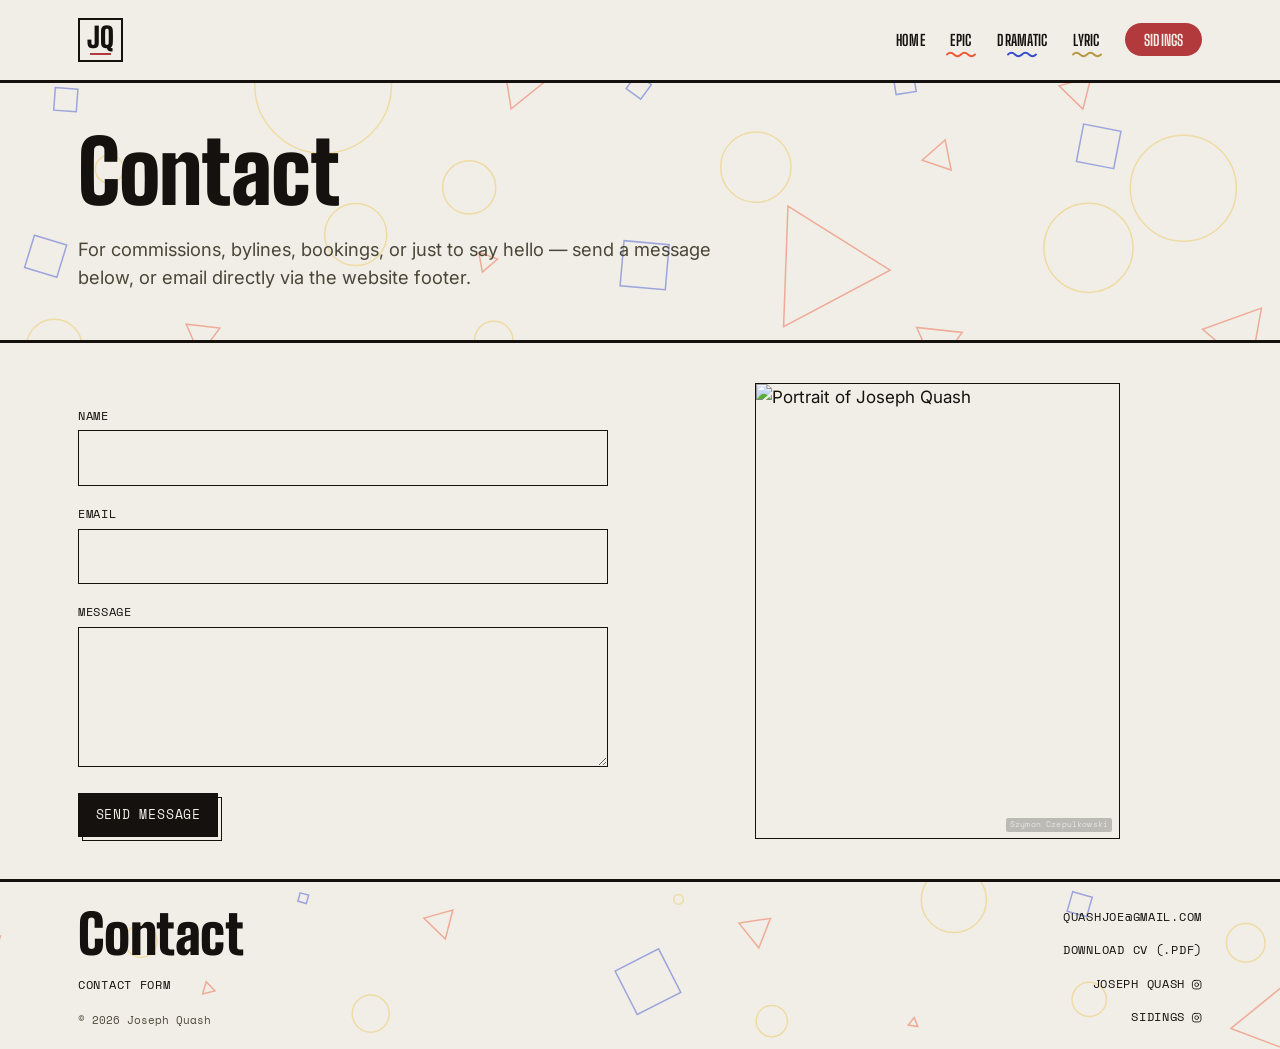
==== joseph-portfolio/contact.html @ 5c4d1c3f "Add files via upload" ====
<!doctype html>
<html lang="en">
<head>
<meta charset="UTF-8">
<meta name="viewport" content="width=device-width, initial-scale=1">
<title>Contact — Joseph Quash</title>
<meta name="description" content="Get in touch with Joseph Quash — for commissions, bylines, bookings, or just to say hello.">
<meta property="og:title" content="Contact — Joseph Quash">
<meta property="og:description" content="Get in touch with Joseph Quash — for commissions, bylines, bookings, or just to say hello.">
<meta property="og:image" content="images/misc/og-image.png">
<meta property="og:type" content="website">
<meta name="twitter:card" content="summary_large_image">
<meta name="twitter:title" content="Contact — Joseph Quash">
<meta name="twitter:description" content="Get in touch with Joseph Quash — for commissions, bylines, bookings, or just to say hello.">
<meta name="twitter:image" content="images/misc/og-image.png">
<link rel="icon" href="images/misc/favicon.svg" type="image/svg+xml">
<link rel="stylesheet" href="css/style.css">
</head>
<body>
<a class="skip-link" href="#main">Skip to content</a>

<header class="site-header">
  <div class="container site-header__bar">
    <a class="wordmark" href="index.html" aria-label="Joseph Quash — home"><span class="logo-mark" aria-hidden="true"><span class="logo-mark__text">JQ</span><span class="logo-mark__bar"></span></span></a>
    <button class="nav-toggle" aria-expanded="false" aria-controls="main-nav">Menu ☰</button>
    <nav class="main-nav" id="main-nav" aria-label="Primary">
      <ul>
        <li><a href="index.html">Home</a></li>
        <li><a href="epic.html">Epic</a></li>
        <li><a href="dramatic.html">Dramatic</a></li>
        <li><a href="lyric.html">Lyric</a></li>
        <li><a href="events.html">Sidings</a></li>
      </ul>
    </nav>
  </div>
</header>

<main id="main">
  <section class="hero contact-hero" style="padding-block: clamp(2rem, 4vw, 3rem);">
    <svg class="hero__pattern" viewBox="0 0 1200 340" preserveAspectRatio="xMidYMid slice" aria-hidden="true" focusable="false">
      <rect x="51.1" y="54.7" width="21.2" height="21.2" class="shape--dramatic" fill="none" stroke="currentColor" stroke-width="1.5" vector-effect="non-scaling-stroke" transform="rotate(184 61.7 65.3)"/>
      <polygon points="184.7,9.9 206.0,29.3 178.6,38.1" class="shape--epic" fill="none" stroke="currentColor" stroke-width="1.5" vector-effect="non-scaling-stroke"/>
      <circle cx="302.9" cy="51.4" r="64.1" class="shape--lyric" fill="none" stroke="currentColor" stroke-width="1.5" vector-effect="non-scaling-stroke"/>
      <polygon points="479.2,74.0 471.8,27.3 515.9,44.3" class="shape--epic" fill="none" stroke="currentColor" stroke-width="1.5" vector-effect="non-scaling-stroke"/>
      <rect x="590.3" y="44.5" width="16.9" height="16.9" class="shape--dramatic" fill="none" stroke="currentColor" stroke-width="1.5" vector-effect="non-scaling-stroke" transform="rotate(216 598.8 53.0)"/>
      <polygon points="749.7,43.4 752.5,-4.6 792.7,21.9" class="shape--epic" fill="none" stroke="currentColor" stroke-width="1.5" vector-effect="non-scaling-stroke"/>
      <rect x="838.5" y="40.1" width="19.1" height="19.1" class="shape--dramatic" fill="none" stroke="currentColor" stroke-width="1.5" vector-effect="non-scaling-stroke" transform="rotate(351 848.0 49.7)"/>
      <polygon points="1015.2,74.2 992.9,52.4 1022.9,44.0" class="shape--epic" fill="none" stroke="currentColor" stroke-width="1.5" vector-effect="non-scaling-stroke"/>
      <circle cx="102.6" cy="130.5" r="13.2" class="shape--lyric" fill="none" stroke="currentColor" stroke-width="1.5" vector-effect="non-scaling-stroke"/>
      <circle cx="439.9" cy="147.6" r="24.9" class="shape--lyric" fill="none" stroke="currentColor" stroke-width="1.5" vector-effect="non-scaling-stroke"/>
      <circle cx="708.6" cy="128.6" r="33.0" class="shape--lyric" fill="none" stroke="currentColor" stroke-width="1.5" vector-effect="non-scaling-stroke"/>
      <polygon points="864.5,122.1 886.1,103.1 891.7,131.3" class="shape--epic" fill="none" stroke="currentColor" stroke-width="1.5" vector-effect="non-scaling-stroke"/>
      <rect x="1012.2" y="91.3" width="35.6" height="35.6" class="shape--dramatic" fill="none" stroke="currentColor" stroke-width="1.5" vector-effect="non-scaling-stroke" transform="rotate(191 1030.0 109.1)"/>
      <circle cx="1109.4" cy="148.3" r="49.7" class="shape--lyric" fill="none" stroke="currentColor" stroke-width="1.5" vector-effect="non-scaling-stroke"/>
      <rect x="27.0" y="196.3" width="31.6" height="31.6" class="shape--dramatic" fill="none" stroke="currentColor" stroke-width="1.5" vector-effect="non-scaling-stroke" transform="rotate(197 42.8 212.1)"/>
      <circle cx="333.5" cy="191.7" r="29.1" class="shape--lyric" fill="none" stroke="currentColor" stroke-width="1.5" vector-effect="non-scaling-stroke"/>
      <polygon points="452.2,226.9 448.9,208.4 466.5,214.7" class="shape--epic" fill="none" stroke="currentColor" stroke-width="1.5" vector-effect="non-scaling-stroke"/>
      <rect x="583.2" y="199.3" width="42.5" height="42.5" class="shape--dramatic" fill="none" stroke="currentColor" stroke-width="1.5" vector-effect="non-scaling-stroke" transform="rotate(95 604.4 220.5)"/>
      <polygon points="734.6,278.1 738.7,165.1 834.5,225.2" class="shape--epic" fill="none" stroke="currentColor" stroke-width="1.5" vector-effect="non-scaling-stroke"/>
      <circle cx="1020.4" cy="204.2" r="41.8" class="shape--lyric" fill="none" stroke="currentColor" stroke-width="1.5" vector-effect="non-scaling-stroke"/>
      <circle cx="50.9" cy="297.5" r="26.2" class="shape--lyric" fill="none" stroke="currentColor" stroke-width="1.5" vector-effect="non-scaling-stroke"/>
      <polygon points="206.1,279.5 187.2,304.9 174.6,275.8" class="shape--epic" fill="none" stroke="currentColor" stroke-width="1.5" vector-effect="non-scaling-stroke"/>
      <rect x="316.5" y="307.6" width="20.0" height="20.0" class="shape--dramatic" fill="none" stroke="currentColor" stroke-width="1.5" vector-effect="non-scaling-stroke" transform="rotate(311 326.5 317.6)"/>
      <circle cx="462.9" cy="291.0" r="18.0" class="shape--lyric" fill="none" stroke="currentColor" stroke-width="1.5" vector-effect="non-scaling-stroke"/>
      <polygon points="563.8,331.7 568.2,306.5 587.8,322.9" class="shape--epic" fill="none" stroke="currentColor" stroke-width="1.5" vector-effect="non-scaling-stroke"/>
      <polygon points="902.1,283.5 876.8,318.2 859.4,278.9" class="shape--epic" fill="none" stroke="currentColor" stroke-width="1.5" vector-effect="non-scaling-stroke"/>
      <rect x="989.0" y="306.1" width="24.4" height="24.4" class="shape--dramatic" fill="none" stroke="currentColor" stroke-width="1.5" vector-effect="non-scaling-stroke" transform="rotate(199 1001.2 318.3)"/>
      <polygon points="1172.2,318.5 1127.4,280.6 1182.6,260.7" class="shape--epic" fill="none" stroke="currentColor" stroke-width="1.5" vector-effect="non-scaling-stroke"/>
    </svg>
    <div class="container">
      <h1 class="display">Contact</h1>
      <p class="lede">For commissions, bylines, bookings, or just to say hello — send a message below, or email directly via the website footer.</p>
    </div>
  </section>

  <section style="border-top: none; padding-block: 2.5rem;">
    <div class="container about-grid">
      <div>
        <!--
          Netlify Forms: this works automatically once deployed to
          Netlify — no backend needed. Submissions appear under
          Site settings → Forms in your Netlify dashboard.
          See README.md for details.
        -->
        <form class="contact-form" name="contact" method="POST" data-netlify="true" netlify-honeypot="bot-field">
          <input type="hidden" name="form-name" value="contact">
          <p class="visually-hidden"><label>Don't fill this out: <input name="bot-field"></label></p>
          <div class="field">
            <label for="name">Name</label>
            <input id="name" name="name" type="text" required>
          </div>
          <div class="field">
            <label for="email">Email</label>
            <input id="email" name="email" type="email" required>
          </div>
          <div class="field">
            <label for="message">Message</label>
            <textarea id="message" name="message" required></textarea>
          </div>
          <button class="btn btn--solid" type="submit">Send message</button>
        </form>
      </div>
      <div>
        <div class="contact-photo-wrap">
          <img class="contact-photo-placeholder" src="images/misc/contact-photo.jpg" alt="Portrait of Joseph Quash">
          <span class="reading__media-credit">Szymon Czepulkowski</span>
        </div>
      </div>
    </div>
  </section>
</main>

<footer class="site-footer site-footer--contact">
  <svg class="footer__pattern" viewBox="0 0 1200 145" preserveAspectRatio="xMidYMid slice" aria-hidden="true" focusable="false">
      <polygon points="38.3,66.8 24.2,51.4 44.5,46.9" class="shape--epic" fill="none" stroke="currentColor" stroke-width="1.5" vector-effect="non-scaling-stroke"/>
      <circle cx="166.5" cy="51.3" r="14.0" class="shape--lyric" fill="none" stroke="currentColor" stroke-width="1.5" vector-effect="non-scaling-stroke"/>
      <rect x="303.7" y="10.3" width="7.6" height="7.6" class="shape--dramatic" fill="none" stroke="currentColor" stroke-width="1.5" vector-effect="non-scaling-stroke" transform="rotate(15 307.5 14.1)"/>
      <polygon points="412.2,31.4 437.4,24.3 430.9,49.6" class="shape--epic" fill="none" stroke="currentColor" stroke-width="1.5" vector-effect="non-scaling-stroke"/>
      <circle cx="633.5" cy="15.1" r="4.2" class="shape--lyric" fill="none" stroke="currentColor" stroke-width="1.5" vector-effect="non-scaling-stroke"/>
      <polygon points="703.2,57.3 686.0,35.7 713.3,31.6" class="shape--epic" fill="none" stroke="currentColor" stroke-width="1.5" vector-effect="non-scaling-stroke"/>
      <circle cx="872.6" cy="15.6" r="28.3" class="shape--lyric" fill="none" stroke="currentColor" stroke-width="1.5" vector-effect="non-scaling-stroke"/>
      <rect x="973.2" y="10.6" width="17.6" height="17.6" class="shape--dramatic" fill="none" stroke="currentColor" stroke-width="1.5" vector-effect="non-scaling-stroke" transform="rotate(106 982.0 19.3)"/>
      <circle cx="1126.1" cy="52.9" r="16.8" class="shape--lyric" fill="none" stroke="currentColor" stroke-width="1.5" vector-effect="non-scaling-stroke"/>
      <polygon points="220.1,97.2 223.2,86.6 230.8,94.6" class="shape--epic" fill="none" stroke="currentColor" stroke-width="1.5" vector-effect="non-scaling-stroke"/>
      <circle cx="366.1" cy="114.3" r="16.1" class="shape--lyric" fill="none" stroke="currentColor" stroke-width="1.5" vector-effect="non-scaling-stroke"/>
      <rect x="585.7" y="65.4" width="42.4" height="42.4" class="shape--dramatic" fill="none" stroke="currentColor" stroke-width="1.5" vector-effect="non-scaling-stroke" transform="rotate(63 606.9 86.6)"/>
      <circle cx="714.5" cy="120.8" r="13.6" class="shape--lyric" fill="none" stroke="currentColor" stroke-width="1.5" vector-effect="non-scaling-stroke"/>
      <polygon points="841.3,125.6 833.0,124.3 838.2,117.7" class="shape--epic" fill="none" stroke="currentColor" stroke-width="1.5" vector-effect="non-scaling-stroke"/>
      <circle cx="990.2" cy="102.0" r="14.9" class="shape--lyric" fill="none" stroke="currentColor" stroke-width="1.5" vector-effect="non-scaling-stroke"/>
      <polygon points="1113.3,127.2 1157.4,91.2 1166.5,147.4" class="shape--epic" fill="none" stroke="currentColor" stroke-width="1.5" vector-effect="non-scaling-stroke"/>
  </svg>
  <div class="container">
    <div class="site-footer__top">
      <div class="site-footer__brand">
        <h2 class="display site-footer__title">Contact</h2>
        <a href="contact.html" aria-current="page">Contact form</a>
        <small>© <span id="year"></span> Joseph Quash</small>
      </div>
      <ul class="site-footer__extra" aria-label="Contact and social">
        <li><a href="mailto:quashjoe@gmail.com">quashjoe@gmail.com</a></li>
        <li><a href="files/joseph-quash-cv.pdf" target="_blank" rel="noopener noreferrer">Download CV (.pdf)</a></li>
        <li><a href="https://www.instagram.com/josephquash/" target="_blank" rel="noopener noreferrer">Joseph Quash<svg class="site-footer__ig" viewBox="0 0 24 24" aria-hidden="true" fill="none" stroke="currentColor" stroke-width="1.8" stroke-linecap="round" stroke-linejoin="round"><rect x="3" y="3" width="18" height="18" rx="5"/><circle cx="12" cy="12" r="4"/><circle cx="17.3" cy="6.7" r="0.6" fill="currentColor" stroke="none"/></svg></a></li>
        <li><a href="https://www.instagram.com/peoplecarrieruk/" target="_blank" rel="noopener noreferrer">Sidings<svg class="site-footer__ig" viewBox="0 0 24 24" aria-hidden="true" fill="none" stroke="currentColor" stroke-width="1.8" stroke-linecap="round" stroke-linejoin="round"><rect x="3" y="3" width="18" height="18" rx="5"/><circle cx="12" cy="12" r="4"/><circle cx="17.3" cy="6.7" r="0.6" fill="currentColor" stroke="none"/></svg></a></li>
      </ul>
    </div>
  </div>
</footer>

<script src="js/main.js"></script>
<script>document.getElementById("year").textContent = new Date().getFullYear();</script>
</body>
</html>
---- joseph-portfolio/css/style.css ----
/* =========================================================
   JOSEPH QUASH — PORTFOLIO
   Design system: bold, warm, editorial — not dark-mode moody.
   Cream paper background, near-black ink, three saturated
   accents used as category/section flags. Big italic serif
   display type against clean sans body copy, mono for labels.
   ========================================================= */

/* ---------- Fonts ----------
   Big Shoulders Display: bold condensed headline face (nav,
   h1/h2, pill buttons, event meta) — the punchy "masthead"
   voice. Fraunces: kept only for quiet, upright long-form
   reading moments (piece deks). Inter: body copy. Space Mono:
   small meta/labels. */
@import url('https://fonts.googleapis.com/css2?family=Big+Shoulders+Display:wght@700;900&family=Fraunces:ital,opsz,wght@0,9..144,300;0,9..144,400;0,9..144,500;0,9..144,600;0,9..144,700&family=Inter:wght@400;500;600;700&family=Space+Mono:wght@400;700&display=swap');

/* ---------- Tokens ---------- */
:root{
  --paper: #F1EEE8;
  --paper-alt: #E8E1D3;
  --ink: #14110E;
  --ink-soft: #4A4739;

  --accent: #EC5933;      /* Epic flag */
  --accent-ink: #14110F;
  --accent2: #344BCC;     /* Dramatic flag */
  --accent2-ink: #F1EEE8;
  --accent3: #EBC451;     /* Lyric flag */
  --accent3-ink: #14110F;

  --sidings: #B23A3D;     /* Sidings' own brand colour — constant
                              across light and dark, a fourth
                              identity alongside the three writing
                              categories rather than tied to one */
  --sidings-ink: #F1EEE8;

  --line: var(--ink);
  --line-thin: 1px;
  --line-thick: 3px;

  --radius: 2px;
  --shadow-pop: 6px 6px 0 var(--ink);
  --shadow-pop-sm: 4px 4px 0 var(--ink);

  --font-headline: 'Big Shoulders Display', 'Arial Narrow', 'Helvetica Neue Condensed', Arial, sans-serif;
  --font-display: 'Fraunces', Georgia, 'Times New Roman', serif;
  --font-body: 'Inter', -apple-system, BlinkMacSystemFont, 'Segoe UI', sans-serif;
  --font-mono: 'Space Mono', 'SFMono-Regular', Consolas, monospace;

  /* Body-copy scale: mirrors the display scale, where the homepage
     hero's "Joseph Quash" sits above every other h1/h2 subtitle.
     --body-lg is reserved for that one hero paragraph; --body is
     the size for every other chunk's running text, deliberately a
     step down rather than matching it. */
  --body-lg: clamp(1.05rem, 2vw, 1.3rem);
  --body: clamp(1rem, 1.6vw, 1.15rem);

  --container: 1220px;
  --gutter: clamp(1.25rem, 4vw, 3rem);
}

/* ---------- Dark theme (Sidings half) ----------
   Same component system as the rest of the site — type,
   spacing, borders, shadow language — with paper/ink (and
   one accent) inverted. Scoped to <body data-theme="dark">,
   used only on events.html, so crossing into Sidings reads
   as a different room of the same house, not a different
   site: every component below is still built from these
   tokens, so the flip cascades automatically. --sidings is
   deliberately NOT overridden here — it's the one colour that
   stays identical on both sides, the throughline between them. */
body[data-theme="dark"]{
  --paper: #14110E;
  --paper-alt: #2A2622;
  --ink: #F1EEE8;
  --ink-soft: #B6AD96;
  --accent2: #5C7CFF;   /* brighter/more electric on black */
}

/* ---------- Reset ---------- */
*, *::before, *::after{ box-sizing: border-box; }
html{ scroll-behavior: smooth; }
body{
  margin: 0;
  background: var(--paper);
  color: var(--ink);
  font-family: var(--font-body);
  font-size: 17px;
  line-height: 1.55;
  -webkit-font-smoothing: antialiased;
}
img{ max-width: 100%; display: block; }
a{ color: inherit; }
h1,h2,h3,h4,p,ul,ol,figure{ margin: 0; }
ul{ padding: 0; list-style: none; }
button{ font: inherit; cursor: pointer; }
input, textarea{ font: inherit; }

.container{
  max-width: var(--container);
  margin-inline: auto;
  padding-inline: var(--gutter);
}

.visually-hidden{
  position: absolute; width: 1px; height: 1px;
  overflow: hidden; clip: rect(0 0 0 0); white-space: nowrap;
}

/* ---------- Type helpers ---------- */
.eyebrow{
  font-family: var(--font-mono);
  font-size: 0.72rem;
  letter-spacing: 0.14em;
  text-transform: uppercase;
  font-weight: 700;
}
.display{
  font-family: var(--font-headline);
  font-weight: 900;
  line-height: 0.94;
  letter-spacing: -0.01em;
  text-transform: none;
}
.display-italic{ font-family: var(--font-display); font-style: italic; font-weight: 500; }

/* ---------- Skip link ---------- */
.skip-link{
  position: absolute; left: -999px; top: 0; z-index: 200;
  background: var(--accent); color: var(--accent-ink);
  padding: 0.75em 1.2em; font-family: var(--font-mono);
}
.skip-link:focus{ left: var(--gutter); top: var(--gutter); }

/* =========================================================
   SITE HEADER
   ========================================================= */
.site-header{
  border-bottom: var(--line-thick) solid var(--line);
  background: var(--paper);
  position: sticky;
  top: 0;
  z-index: 50;
}
/* Sidings only: same thickness and solid style as every other
   page's header rule, just in the oxblood that carries the rest
   of the page — a full, uninterrupted line the whole width of the
   header, not the dashed hero-to-list rule further down the page. */
.site-header--sidings{ border-bottom-color: var(--sidings); }
.site-header__bar{
  display: flex;
  align-items: center;
  justify-content: space-between;
  padding-block: 1.1rem;
  gap: 1.5rem;
}
.wordmark{
  display: inline-flex;
  align-items: center;
  text-decoration: none;
  white-space: nowrap;
}
/* Logo mark: real live text (not an image), set exactly per the
   Oxblood reference — Big Shoulders Display 900, -0.02em tracking —
   over its own bar. Rendered as HTML/CSS rather than baked into an
   <img>-loaded SVG, because a browser will not fetch an external
   web font for an SVG used as an image/favicon; as a live element
   in the page it loads the real typeface normally, from the same
   Big Shoulders Display import the rest of the site already uses.
   Colours are fixed to the Oxblood values rather than the paper/ink
   tokens, since the mark itself doesn't invert the same way the
   rest of the page does — dark override below swaps which side is
   which, per the light/dark reference files. */
.logo-mark{
  width: clamp(2.2rem, 5vw, 2.8rem);
  height: clamp(2.2rem, 5vw, 2.8rem);
  /* font-size mirrors width/height so the child sizes below (set in
     em, matched to the 240x240 Oxblood reference ratios) scale with
     the box exactly, whatever breakpoint clamp() lands on. */
  font-size: clamp(2.2rem, 5vw, 2.8rem);
  flex-shrink: 0;
  box-sizing: border-box;
  display: flex;
  flex-direction: column;
  align-items: center;
  justify-content: center;
  gap: 0.058em;
  background: #F1EEE8;
  border: 2px solid var(--ink);
  overflow: hidden;
}
body[data-theme="dark"] .logo-mark{
  background: #14110E;
  border-color: var(--sidings);
}
.logo-mark__text{
  font-family: 'Big Shoulders Display', 'Arial Narrow', Arial, sans-serif;
  font-weight: 900;
  font-size: 0.625em;
  line-height: 0.9;
  letter-spacing: -0.02em;
  color: #14110E;
}
body[data-theme="dark"] .logo-mark__text{ color: var(--sidings); }
.logo-mark__bar{
  width: 0.458em;
  height: 0.05em;
  background: var(--sidings);
}
body[data-theme="dark"] .logo-mark__bar{ background: #F1EEE8; }
.wordmark__label{
  margin-left: 0.7em;
  font-family: var(--font-display);
  font-style: italic;
  font-weight: 500;
  font-size: clamp(1.1rem, 2.4vw, 1.4rem);
  white-space: nowrap;
}
.wordmark__label--sidings{
  font-family: var(--font-mono);
  font-style: normal;
  font-weight: 700;
  font-size: 0.85rem;
  letter-spacing: 0.14em;
  text-transform: uppercase;
  color: var(--sidings);
}

.main-nav ul{
  display: flex;
  align-items: center;
  gap: clamp(0.9rem, 2vw, 1.9rem);
  flex-wrap: wrap;
}
.main-nav a{
  font-family: var(--font-headline);
  font-weight: 700;
  font-size: 0.95rem;
  letter-spacing: 0.02em;
  text-transform: uppercase;
  text-decoration: none;
  padding-bottom: 3px;
  border-bottom: 2px solid transparent;
}
.main-nav a:hover,
.main-nav a[aria-current="page"]{
  border-bottom-color: var(--ink);
}
/* Category links: a permanent colour-coded squiggle under each one
   instead of the plain hover rule, so each keeps its own identity
   right in the nav — matched by href since every page shares the
   same relative links. Drawn as a fixed-size masked shape (not
   text-decoration: wavy) so DRAMATIC / EPIC / LYRIC all get an
   identical, uniform scribble regardless of word length. */
.main-nav a[href="dramatic.html"],
.main-nav a[href="epic.html"],
.main-nav a[href="lyric.html"]{
  position: relative;
  border-bottom: none;
  padding-bottom: 9px;
}
.main-nav a[href="dramatic.html"]::after,
.main-nav a[href="epic.html"]::after,
.main-nav a[href="lyric.html"]::after{
  content: "";
  position: absolute;
  left: 50%;
  bottom: 0;
  transform: translateX(-50%);
  width: 30px;
  height: 7px;
  -webkit-mask-image: url("data:image/svg+xml,%3Csvg xmlns='http://www.w3.org/2000/svg' viewBox='0 0 40 10'%3E%3Cpath d='M0 5 Q5 0 10 5 T20 5 T30 5 T40 5' fill='none' stroke='%23000' stroke-width='2.6' stroke-linecap='round'/%3E%3C/svg%3E");
  mask-image: url("data:image/svg+xml,%3Csvg xmlns='http://www.w3.org/2000/svg' viewBox='0 0 40 10'%3E%3Cpath d='M0 5 Q5 0 10 5 T20 5 T30 5 T40 5' fill='none' stroke='%23000' stroke-width='2.6' stroke-linecap='round'/%3E%3C/svg%3E");
  -webkit-mask-size: 100% 100%;
  mask-size: 100% 100%;
  -webkit-mask-repeat: no-repeat;
  mask-repeat: no-repeat;
}
.main-nav a[href="dramatic.html"]::after{ background-color: var(--accent2); }
.main-nav a[href="epic.html"]::after{ background-color: var(--accent); }
.main-nav a[href="lyric.html"]::after{ background-color: color-mix(in srgb, var(--accent3) 75%, var(--ink) 25%); }
.main-nav a[aria-current="page"]{ font-weight: 700; }
/* Sidings: a solid pill rather than a text link — the nav itself
   hints at the site's two halves. Colour is --sidings, which does
   not flip with the light/dark theme, so the pill reads identically
   whichever half you're on. */
.main-nav a[href="events.html"]{
  background: var(--sidings);
  color: var(--sidings-ink);
  border-radius: 999px;
  padding: 0.5em 1.2em;
  border-bottom: none;
}
.main-nav a[href="events.html"]:hover{
  background: color-mix(in srgb, var(--sidings) 82%, black 18%);
}
.nav-toggle{
  display: none;
  background: none; border: var(--line-thin) solid var(--ink);
  padding: 0.5em 0.7em; font-family: var(--font-mono);
}

/* =========================================================
   HERO / INTRO BAND
   ========================================================= */
.hero{
  padding-block: clamp(2.5rem, 6vw, 5rem);
  border-bottom: var(--line-thick) solid var(--line);
}
/* Sidings' hero hands off to the event list with its own dashed
   red rule instead of the site's usual solid ink one. */
.hero--sidings-divider{
  border-bottom-style: dashed;
  border-bottom-color: var(--sidings);
  border-bottom-width: 2px;
}
.hero__kicker{
  margin-bottom: 1rem;
  display: inline-flex;
  align-items: center;
  gap: 0.5em;
}
.hero__kicker::before{
  content: "";
  width: 0.6em; height: 0.6em;
  background: var(--sidings); /* oxblood, site-wide */
  border-radius: 50%;
  display: inline-block;
}
body[data-theme="dark"] .hero__kicker{ color: var(--sidings); }
body[data-theme="dark"] .hero__kicker::before{ background: var(--sidings); }
.hero h1{
  font-size: clamp(2.7rem, 6.8vw, 5.4rem);
  max-width: 16ch;
}
/* A dictionary-style gloss on the page's own name — sits right under
   the Sidings h1, in the same smaller italic serif as the "well –
   assembled" subtitle on Lyric, so a title-plus-definition treatment
   reads as an established move rather than a one-off for this page. */
.hero__definition{
  display: flex;
  align-items: baseline;
  gap: 0.7em;
  margin-top: 1.3rem;
  margin-bottom: 1.6rem;
  max-width: 46ch;
}
.hero__definition-pos{
  flex-shrink: 0;
  font-family: var(--font-mono);
  font-style: normal;
  font-size: 0.68rem;
  letter-spacing: 0.07em;
  text-transform: uppercase;
  color: var(--sidings);
}
/* The definition text is its own flex item (rather than the whole
   .hero__definition line being one run of text) so a wrapped second
   line hangs indented under "A short...", in line with where the
   text itself starts — not back under the "noun" label to its left,
   the way a plain inline wrap would otherwise fall. */
.hero__definition-text{
  font-family: var(--font-display);
  font-style: italic;
  font-weight: 400;
  font-size: 1.05rem;
  color: var(--ink-soft);
}
/* The manual break after "...main line" (events.html) gives the
   definition a clean, deliberate two-line shape on wider screens.
   Below 720px the narrower column already wraps the sentence on its
   own well before that word, so the manual break just adds an extra,
   oddly-short line on top of the natural wrap — dropped here only. */
@media (max-width: 720px){
  .hero__definition-break{ display: none; }
}
.hero p.lede{
  margin-top: 1.4rem;
  max-width: 56ch;
  /* Default size for a hero lede is the same step-down "everywhere
     else" size as the rest of the site's body copy — the homepage's
     own intro paragraphs are the one exception, sized back up to
     --body-lg just below, since that's "the first chunk" the rest
     of the site's text is meant to read as slightly smaller than. */
  font-size: var(--body);
  color: var(--ink-soft);
}
/* The homepage's own intro — "the first chunk" — is the one place
   this reads at the larger size; every other hero (Dramatic, Epic,
   Lyric, Sidings) now falls back to the shared --body size above. */
.hero--intro p.lede{ font-size: var(--body-lg); }
/* Sidings' new intro copy runs the full width of the page for now,
   rather than wrapping at the usual 56ch — a placeholder stance
   until there's a finished logo/mark to help fill and balance the
   space, at which point this is worth revisiting. */
.hero--sidings-divider p.lede{ max-width: none; }
.hero__actions{
  margin-top: 2rem;
  display: flex;
  gap: 1rem;
  flex-wrap: wrap;
}

/* ---------- Homepage hero: text + illustration ---------- */
.hero__grid{
  display: grid;
  grid-template-columns: 1.3fr 0.9fr;
  gap: clamp(2rem, 5vw, 4rem);
  align-items: center;
}
@media (max-width: 860px){
  .hero__grid{ grid-template-columns: 1fr; }
}
/* width:100% here is load-bearing, not decorative: the inline SVG
   has no explicit width/height attributes (only a viewBox), so
   without it the auto side-margins below trigger shrink-to-fit
   sizing and the box quietly falls back to the browser's default
   replaced-element size (300×150-ratio) — max-width alone never
   actually governs it. width:100% fills the grid column (up to
   max-width), and the auto margins then just center whatever's left
   over once max-width caps it below the column's own width.
   335px is a deliberate ceiling, not a rounder/bigger number: past
   it the visual (860:1000 aspect) grows taller than the text
   column's own height, so the row — and the whole intro chunk —
   starts growing to match the artwork instead of the copy, same as
   it briefly did before this was dialled back in. */
.hero__visual{ width: 100%; max-width: 335px; margin-inline: auto; }
.hero__visual img,
.hero__visual svg{ width: 100%; height: auto; display: block; }
@media (max-width: 860px){
  .hero__visual{ max-width: 335px; }
}
/* Easter egg: each shape links to its writing category. No visible
   change at rest — just a pointer cursor and a focus ring for
   keyboard users — since the artwork itself should look untouched. */
.hero-visual-svg a{ cursor: pointer; }
.hero-visual-svg a:focus-visible{ outline: 2px dashed var(--ink); outline-offset: 3px; }

/* ---------- Buttons ---------- */
.btn{
  display: inline-flex;
  align-items: center;
  gap: 0.5em;
  font-family: var(--font-mono);
  font-size: 0.8rem;
  letter-spacing: 0.06em;
  text-transform: uppercase;
  text-decoration: none;
  padding: 0.85em 1.3em;
  border: var(--line-thin) solid var(--ink);
  background: var(--paper);
  box-shadow: var(--shadow-pop-sm);
  transform: translate(0,0);
  transition: transform 0.12s ease, box-shadow 0.12s ease;
}
.btn:hover{
  transform: translate(-2px,-2px);
  box-shadow: 6px 6px 0 var(--ink);
}
.btn:active{
  transform: translate(0,0);
  box-shadow: 2px 2px 0 var(--ink);
}
/* Solid ink fill needs its own light-coloured pop shadow — an ink
   shadow on an ink button disappears into the fill, unlike the ghost
   button below where the black shadow reads clearly against the
   transparent/paper interior. Kept paper-cream but with a thin ink
   keyline, since paper-on-paper alone vanishes against the page.
   The ink layer is drawn at the SAME offset/size as every other
   button's plain shadow (0 spread), so the overall silhouette is an
   identical height/size to "See Sidings" — it's only reversed in
   colour. The paper layer sits on top, pulled in by --line-thin (the
   same 1px used for every button's own border, incl. "See Sidings"'
   left/top edge) so the visible keyline reads as the same weight as
   that border rather than a heavier, mismatched outline. */
.btn--solid{ background: var(--ink); color: var(--paper); border-color: var(--ink); box-shadow: 4px 4px 0 calc(-1 * var(--line-thin)) var(--paper), 4px 4px 0 0 var(--ink); }
.btn--solid:hover{ box-shadow: 6px 6px 0 calc(-1 * var(--line-thin)) var(--paper), 6px 6px 0 0 var(--ink); }
.btn--ghost{ background: transparent; }
/* "More <Category>" link at the foot of a reading page — filled with
   the piece's own category colour and given the paper-fill-plus-ink-
   keyline shadow (reads as a white shadow with a thin black outline),
   same treatment as the "Read" buttons (.category-feature__read /
   .piece-card) and .category-band__link, rather than a plain ghost
   button. The standalone "Home" link that used to sit beside it was
   dropped — the JQ wordmark in the header already goes home. */
.reading__more{
  border-color: var(--ink);
  box-shadow: 4px 4px 0 calc(-1 * var(--line-thin)) var(--paper), 4px 4px 0 0 var(--ink);
}
.reading__more:hover{
  box-shadow: 6px 6px 0 calc(-1 * var(--line-thin)) var(--paper), 6px 6px 0 0 var(--ink);
}
.reading__more.tag--essays{ background: var(--accent); color: var(--accent-ink); }
.reading__more.tag--journalism{ background: var(--accent2); color: var(--accent2-ink); }
.reading__more.tag--creative{ background: var(--accent3); color: var(--accent3-ink); }
.btn--on-dark{ background: var(--paper); color: var(--ink); box-shadow: 6px 6px 0 var(--paper); border-color: var(--paper); }
.btn--on-dark:hover{ box-shadow: 6px 6px 0 var(--sidings); }
.btn--sidings{ background: var(--sidings); color: var(--sidings-ink); border-color: var(--ink); }
/* Homepage-hero-only variant: oxblood fill with white/paper text —
   same idea as .btn--sidings, but paired with the .btn--solid-style
   paper shadow + thin ink keyline (instead of the plain ink shadow
   .btn--sidings uses elsewhere) so it keeps the same shadow weight
   as "More about me" right next to it. Scoped to this one button
   rather than changed on .btn--sidings itself, since the About
   page's "See the event archive" button isn't part of this
   experiment. */
.btn--sidings-solid{ background: var(--sidings); color: var(--sidings-ink); border-color: var(--ink); box-shadow: 4px 4px 0 calc(-1 * var(--line-thin)) var(--paper), 4px 4px 0 0 var(--ink); }
.btn--sidings-solid:hover{ box-shadow: 6px 6px 0 calc(-1 * var(--line-thin)) var(--paper), 6px 6px 0 0 var(--ink); }
/* On the black events-teaser section the keyline above reads oddly:
   its outer "true footprint" layer is ink, which just disappears into
   the section's own black background, leaving the paper layer with
   no visible edge. Flip which layer is on top so the effect still
   reads as a keyline here — a black shadow with a thin white outline,
   rather than a white shadow with a (now-invisible) black one. */
.events-teaser .btn--sidings-solid{ box-shadow: 4px 4px 0 calc(-1 * var(--line-thin)) var(--ink), 4px 4px 0 0 var(--paper); }
.events-teaser .btn--sidings-solid:hover{ box-shadow: 6px 6px 0 calc(-1 * var(--line-thin)) var(--ink), 6px 6px 0 0 var(--paper); }

/* =========================================================
   TAGS / CATEGORY FLAGS
   ========================================================= */
.tag{
  /* inline-flex + align-items:center, not inline-block: this tag
     sits next to the taller .tag-chip pills in flex rows like
     .category-band__tags (default align-items:stretch there), so
     it gets stretched to match their height. inline-block text just
     sits at the top of that extra space; inline-flex centers the
     single line of text within it instead. */
  display: inline-flex;
  align-items: center;
  font-family: var(--font-mono);
  font-size: 0.68rem;
  letter-spacing: 0.08em;
  text-transform: uppercase;
  font-weight: 700;
  padding: 0.35em 0.6em;
  border: var(--line-thin) solid var(--ink);
}
.tag--journalism{ background: var(--accent2); color: var(--accent2-ink); }
.tag--essays{ background: var(--accent); color: var(--accent-ink); }
.tag--creative{ background: var(--accent3); color: var(--accent3-ink); }
.tag--sidings{ background: var(--sidings); color: var(--sidings-ink); }

/* =========================================================
   SECTION HEADINGS
   ========================================================= */
.section-head{
  display: flex;
  align-items: baseline;
  justify-content: space-between;
  gap: 1rem;
  flex-wrap: wrap;
  border-bottom: var(--line-thin) solid var(--ink);
  padding-bottom: 0.9rem;
  margin-bottom: 2rem;
}
.section-head h2{
  font-size: clamp(1.6rem, 3.4vw, 2.4rem);
}
.section-head .view-all{
  font-family: var(--font-mono);
  font-size: 0.78rem;
  letter-spacing: 0.06em;
  text-transform: uppercase;
  text-decoration: none;
  white-space: nowrap;
}
.section-head .view-all:hover{ text-decoration: underline; }

section{ padding-block: clamp(2.5rem, 6vw, 4.5rem); }
section + section{ border-top: var(--line-thick) solid var(--line); }

/* =========================================================
   WRITING GRID / CARDS
   ========================================================= */
.writing-grid{
  display: grid;
  grid-template-columns: repeat(auto-fit, minmax(280px, 1fr));
  gap: 1.5rem;
}
/* Note: auto-fit (not a fixed column count) so a category with only
   one or two pieces never leaves an empty grid cell exposing a gap. */

.piece-card{
  background: var(--paper);
  border: var(--line-thin) solid var(--ink);
  display: flex;
  flex-direction: column;
  text-decoration: none;
  color: var(--ink);
}
.piece-card__media{
  /* Shorter than the original 4/3 so the "Latest" card itself sits
     closer in height to the text-only intro column beside it —
     less overall height for align-items: center (below) to balance. */
  aspect-ratio: 3 / 2;
  overflow: hidden;
  border-bottom: var(--line-thin) solid var(--ink);
}
.piece-card__media img{ width: 100%; height: 100%; object-fit: cover; transition: transform 0.35s ease; }
.piece-card:hover .piece-card__media img{ transform: scale(1.04); }

.piece-card__body{
  padding: 1.3rem;
  display: flex;
  flex-direction: column;
  gap: 0.7rem;
  flex: 1;
}
.piece-card__meta{
  display: flex;
  align-items: center;
  gap: 0.7rem;
  flex-wrap: wrap;
}
.piece-card__meta time{
  font-family: var(--font-mono);
  font-size: 0.7rem;
  letter-spacing: 0.05em;
  color: var(--ink-soft);
}
.piece-card h3{
  font-family: var(--font-headline);
  font-weight: 900;
  font-size: 1.5rem;
  line-height: 0.98;
}
.piece-card p{
  color: var(--ink-soft);
  font-size: 0.94rem;
  line-height: 1.5;
}
.piece-card__read{
  margin-top: auto;
  font-family: var(--font-mono);
  font-size: 0.72rem;
  letter-spacing: 0.06em;
  text-transform: uppercase;
  padding-top: 0.6rem;
}
.piece-card__read::after{ content: " →"; }

/* =========================================================
   CATEGORY PAGE — FEATURED (MOST RECENT) PIECE
   Cover left, everything else to the right — the same
   tag+date/title/dek/read a .piece-card carries, just laid out as
   one wide row instead of a stacked card. Mirrors the homepage's
   own "Latest" card (same eyebrow, same meta line) scaled up to be
   the prominent lead-in for the category page it sits on, rather
   than a new, unrelated component. Sits above the regular
   3-across .writing-grid, which only gets whatever's left once the
   latest piece is pulled out here (see js/page-category.js).
   ========================================================= */
.category-feature{
  display: grid;
  grid-template-columns: 0.9fr 1.1fr;
  gap: clamp(2rem, 5vw, 3.5rem);
  /* Both columns size to their own content (not stretched to match
     each other) — "Read" now sits right under the dek with its own
     margin, rather than being pushed down to the image's bottom
     edge, so there's no need to stretch the body column to the
     image's height any more. */
  align-items: start;
  text-decoration: none;
  color: var(--ink);
  padding-bottom: clamp(2.5rem, 5vw, 4rem);
  margin-bottom: clamp(2.5rem, 5vw, 4rem);
  border-bottom: var(--line-thin) solid var(--ink);
}
@media (max-width: 760px){
  .category-feature{ grid-template-columns: 1fr; }
}
.category-feature__kicker{ margin-bottom: 0.7rem; color: var(--ink-soft); }
/* A second, invisible copy of the kicker sits at the top of
   .category-feature__body (see featureCardHTML in js/main.js) —
   same class, so it takes up exactly the same space as the real
   "Latest"/"Spotlight Feature" label beside it, keeping the
   tag/date/title/dek lined up with the top of the cover image
   itself, rather than the top of the grid row, no matter how long
   the dek ends up being once real copy replaces the placeholder.
   Both columns use the same flex gap (below) to space their kicker
   from what follows it, so the kicker's own margin-bottom would
   double up that spacing — turned off on both here, scoped to just
   these two spots so the standalone "More recent" kicker above the
   grid (not part of this flex pairing) keeps its own margin. */
.category-feature__media-col > .category-feature__kicker,
.category-feature__body > .category-feature__kicker{ margin-bottom: 0; }
.category-feature__kicker--ghost{ visibility: hidden; }
.category-feature__media-col{
  display: flex;
  flex-direction: column;
  gap: 0.9rem;
}

/* The "More recent" label above each category page's grid — same
   .category-feature__kicker styling as "Latest" above the feature,
   so the two read as a matched pair, echoing the homepage's own
   "Latest" / "More recent" labels. Hidden along with its grid when
   there's nothing left to show once the feature piece is pulled out. */
.writing-grid__more-wrap.is-empty{ display: none; }
.category-feature__media{
  display: block;
  aspect-ratio: 3 / 2;
  overflow: hidden;
  border: var(--line-thin) solid var(--ink);
}
.category-feature__media img{ width: 100%; height: 100%; object-fit: cover; transition: transform 0.35s ease; }
.category-feature__media:hover img{ transform: scale(1.04); }
.category-feature__body{
  display: flex;
  flex-direction: column;
  gap: 0.9rem;
}
/* Wraps title + subtitle + dek as one clickable block — deliberately
   NOT the whole .category-feature (see featureCardHTML in
   js/main.js): the meta row above it (tag/date) stays outside any
   link, and "Read" below it (see .category-feature__read) is its
   own separate link too, so it can sit flush with the image's
   bottom edge instead of tucked directly under the dek — cover
   image, text and "Read" are the three clickable zones, matching
   how it's actually used. */
.category-feature__text-link{
  display: block;
  text-decoration: none;
  color: inherit;
}
.category-feature__meta{
  display: flex;
  align-items: center;
  gap: 0.7rem;
  flex-wrap: wrap;
}
.category-feature__meta time{
  font-family: var(--font-mono);
  font-size: 0.72rem;
  letter-spacing: 0.05em;
  color: var(--ink-soft);
}
.category-feature__title{
  font-family: var(--font-headline);
  font-weight: 900;
  font-size: clamp(1.8rem, 4vw, 2.7rem);
  line-height: 0.98;
  margin-bottom: 0.3rem;
}
.category-feature__subtitle{
  /* A scaled-up, semi-bold cut of the body font (Inter) rather than
     italic Fraunces (Lyric's own signature elsewhere) or a second
     weight of the title's Big Shoulders — that second option read
     too much like a wrapped/broken headline sitting directly under
     the real one, rather than a distinct subtitle tier. Semibold
     Inter is legible at a glance and reads as its own step between
     the bold condensed title and the lighter serif dek. */
  font-family: var(--font-body);
  font-style: normal;
  font-weight: 600;
  /* Sits strictly between the title (min 1.8rem) and the byline/dek
     (--body, max 1.15rem) at every viewport width — pulled down
     from clamp(1.2rem, 2.4vw, 1.45rem) so it reads closer to the
     dek in scale, while keeping a clear, consistent gap above it. */
  font-size: clamp(1.05rem, 1.7vw, 1.28rem);
  line-height: 1.35;
  color: var(--ink);
  margin-bottom: 0.7rem;
}
.category-feature__dek{
  color: var(--ink-soft);
  font-size: var(--body);
  line-height: 1.6;
  max-width: 52ch;
}
/* Styled like the hero buttons found in each homepage category band
   (.category-band__link--epic/dramatic/lyric) — boxed, mono,
   uppercase, category-coloured fill, and that same two-layer "pop"
   shadow (a paper/white layer under a thin ink keyline) rather than
   a plain solid ink shadow — so the one actionable word in the card
   reads as clearly clickable as any other button on the site, in
   the same visual language. It's its own separate link (see
   featureCardHTML in js/main.js), a sibling of .category-feature__
   text-link rather than nested inside it, so it can carry its own
   generous top margin rather than the tighter spacing between the
   title/subtitle/dek lines above it. align-self:flex-start keeps it
   sized to its own content instead of stretching full-width, which
   is what .category-feature__body's flex children do by default.
   The 0.9rem flex gap plus this 0.5rem margin add up to the same
   1.4rem breathing room as .category-band__link's margin-top on the
   homepage — enough not to read as cramped against the button below
   it, without pushing all the way down to the image's bottom edge. */
.category-feature__read{
  display: inline-flex;
  align-items: center;
  align-self: flex-start;
  margin-top: 0.5rem;
  text-decoration: none;
  font-family: var(--font-mono);
  font-size: 0.75rem;
  letter-spacing: 0.06em;
  text-transform: uppercase;
  padding: 0.85em 1.3em;
  border: var(--line-thin) solid var(--ink);
  background: var(--paper);
  color: var(--ink);
  box-shadow: 4px 4px 0 calc(-1 * var(--line-thin)) var(--paper), 4px 4px 0 0 var(--ink);
  transform: translate(0,0);
  transition: transform 0.12s ease, box-shadow 0.12s ease;
}
.category-feature__read:hover{
  transform: translate(-2px,-2px);
  box-shadow: 6px 6px 0 calc(-1 * var(--line-thin)) var(--paper), 6px 6px 0 0 var(--ink);
}
/* Explicit margin rather than a leading space in the generated
   content — inside this button's own padding a plain " →" reads too
   tight, unlike the same arrow following plain text elsewhere. */
.category-feature__read::after{ content: "→"; margin-left: 0.45em; }
.category-feature__read.tag--essays{ background: var(--accent); color: var(--accent-ink); }
.category-feature__read.tag--journalism{ background: var(--accent2); color: var(--accent2-ink); }
.category-feature__read.tag--creative{ background: var(--accent3); color: var(--accent3-ink); }

/* ---------- Filter bar ---------- */
.filter-bar{
  display: flex;
  gap: 0.6rem;
  flex-wrap: wrap;
  margin-bottom: 2rem;
}
.filter-btn{
  font-family: var(--font-mono);
  font-size: 0.75rem;
  letter-spacing: 0.06em;
  text-transform: uppercase;
  padding: 0.6em 1em;
  border: var(--line-thin) solid var(--ink);
  background: var(--paper);
}
.filter-btn[aria-pressed="true"]{
  background: var(--ink);
  color: var(--paper);
}
.filter-btn:hover:not([aria-pressed="true"]){
  background: var(--paper-alt);
}

/* =========================================================
   LYRIC — "well – assembled" calendar showcase
   Stands in for the usual .category-feature "latest piece"
   block on lyric.html only: the collection's five sections
   (Thursday through Monday — data.writing entries carrying
   collection: "well-assembled") show as calendar-style day
   tiles instead of one big feature. Same subdivider treatment
   underneath (border-bottom + matching padding/margin) as
   .category-feature uses on Dramatic/Epic, so the plain
   .writing-grid of other Lyric pieces below lines up the
   same way it does on those two pages.
   ========================================================= */
.wa-showcase{
  padding-bottom: clamp(2.5rem, 5vw, 4rem);
  margin-bottom: clamp(2.5rem, 5vw, 4rem);
  border-bottom: var(--line-thin) solid var(--ink);
}
.wa-showcase__kicker{ color: var(--ink-soft); margin-bottom: 0.6rem; }
.wa-showcase__title{
  font-family: var(--font-display);
  font-style: italic;
  font-weight: 500;
  font-size: clamp(2rem, 5vw, 3rem);
  margin-bottom: 0.15rem;
}
.wa-showcase__subtitle{
  font-family: var(--font-display);
  font-style: italic;
  font-weight: 400;
  font-size: 1.05rem;
  color: var(--ink-soft);
  margin-bottom: 1.6rem;
}
.wa-showcase__intro{
  color: var(--ink-soft);
  max-width: 62ch;
  line-height: 1.6;
  margin-bottom: 2rem;
}

/* Two pull-quotes of praise (from the dissertation examiners'
   feedback) — reuses the same colour-spine language as the
   Background bios on the homepage (a solid left border in a
   category accent colour) so the treatment feels like an
   established part of the site's vocabulary rather than a new
   one-off. The oversized opening quotation mark echoes the drop
   cap that already opens every reading page — same font, same
   idea, different scale. */
.wa-praise{
  display: grid;
  grid-template-columns: repeat(2, 1fr);
  gap: clamp(1.5rem, 4vw, 2.5rem);
  margin-bottom: 2.2rem;
}
@media (max-width: 700px){
  .wa-praise{ grid-template-columns: 1fr; }
}
.wa-praise__quote{
  position: relative;
  margin: 0;
  padding-left: 1.4rem;
  border-left: var(--line-thick) solid var(--accent3);
}
.wa-praise__mark{
  display: block;
  font-family: var(--font-display);
  font-weight: 700;
  font-size: 2.6rem;
  line-height: 0.6;
  color: var(--accent3);
  margin-bottom: 0.5rem;
}
.wa-praise__quote p{
  font-family: var(--font-display);
  font-style: italic;
  font-weight: 500;
  font-size: 1.1rem;
  line-height: 1.5;
  color: var(--ink);
  margin-bottom: 0.6rem;
}
.wa-praise__quote cite{
  font-family: var(--font-mono);
  font-size: 0.68rem;
  letter-spacing: 0.07em;
  text-transform: uppercase;
  font-style: normal;
  color: var(--ink-soft);
}
.wa-praise__quote cite::before{ content: "— "; }
.wa-calendar{
  display: grid;
  grid-template-columns: repeat(5, 1fr);
  gap: 1rem;
}
@media (max-width: 860px){
  .wa-calendar{ grid-template-columns: repeat(3, 1fr); }
}
@media (max-width: 560px){
  .wa-calendar{ grid-template-columns: repeat(2, 1fr); }
}
/* "Parsing My Poetry" (the Epic critical reflection on the
   collection) isn't a day of the five-day calendar, so rather than
   crowding or relabelling one of the five tiles, it's rendered as the
   grid's own 6th/last child (js/page-lyric.js) and spans every column
   here so it still reads as its own full-width line below the tiles
   — same as the old standalone markup, and unchanged at the 3- and
   5-column widths below. margin-top makes up the difference between
   the grid's own 1rem row-gap (already providing part of the space
   above it) and the 1.8rem gap the old standalone block had. Same
   reading__more hero-button treatment the day-pages themselves use
   for this exact link (see .reading__footer in js/page-piece.js),
   kept in Lyric's own gold rather than Epic's orange for visual
   consistency with the rest of this page, even though the piece it
   links to lives in Epic. */
.wa-calendar__coda{
  grid-column: 1 / -1;
  margin-top: 0.8rem;
  /* Grid items stretch to fill their track by default — fine at the
     2-column mobile width (below) where that track is a single
     narrow cell, but at the 3-/5-column widths this spans every
     column, so stretch would also blow it up to the full page width.
     justify-self:start keeps it content-sized here, same as the
     original standalone button. */
  justify-self: start;
}
/* Below 560px the calendar drops to 2 columns, and 5 day tiles in 2
   columns always leave one empty cell in the last row, beside
   Monday. Letting the coda stop spanning here drops it into that
   leftover cell via normal grid auto-placement (no span means it just
   takes the next slot) instead of its own full-width row — filling
   the gap rather than leaving it empty. Dropping justify-self back to
   the grid default (stretch) here fills that cell to match Monday's
   width, and the smaller type lets the full label wrap across a
   couple of lines rather than overflowing the narrow cell. */
@media (max-width: 560px){
  .wa-calendar__coda{
    grid-column: auto;
    margin-top: 0;
    justify-self: stretch;
    justify-content: center;
    text-align: center;
    white-space: normal;
    font-size: 0.6rem;
    line-height: 1.4;
    padding: 0.7em 0.5em;
  }
}
.wa-day{
  display: flex;
  flex-direction: column;
  border: var(--line-thin) solid var(--ink);
  background: var(--paper);
  text-decoration: none;
  color: var(--ink);
  box-shadow: var(--shadow-pop-sm);
  transform: translate(0,0);
  transition: transform 0.15s ease, box-shadow 0.15s ease;
}
.wa-day:hover{
  transform: translate(-3px,-3px);
  box-shadow: 6px 6px 0 var(--ink);
}
.wa-day__band{
  background: var(--accent3);
  color: var(--accent3-ink);
  font-family: var(--font-mono);
  font-size: 0.66rem;
  letter-spacing: 0.07em;
  text-transform: uppercase;
  text-align: center;
  padding: 0.5rem 0.4rem;
  border-bottom: var(--line-thin) solid var(--ink);
}
.wa-day__weekday{
  font-family: var(--font-headline);
  font-weight: 800;
  font-size: clamp(1rem, 2.2vw, 1.4rem);
  text-align: center;
  padding: 1.1rem 0.5rem 0.3rem;
}
/* Each day is really a small suite of poems (see piece.poems in
   js/data.js and calendarDayHTML in js/page-lyric.js), so the card
   lists every title in that day's catalogue rather than a single
   name — stacked, not run together, so a five-poem day (Friday)
   reads as a list and not a run-on sentence. Grid rows stretch every
   card in them to the tallest one by default, so a short day
   (Monday's single poem) and a long one sit on the same baseline
   rather than one looking cut short. */
.wa-day__poems{
  display: flex;
  flex-direction: column;
  gap: 0.3rem;
  text-align: center;
  padding: 0 0.8rem;
  flex: 1;
}
.wa-day__poem{
  color: var(--ink-soft);
  font-family: var(--font-display);
  font-style: italic;
  font-size: 0.82rem;
  line-height: 1.35;
}
.wa-day__read{
  text-align: center;
  font-family: var(--font-mono);
  font-size: 0.64rem;
  letter-spacing: 0.06em;
  text-transform: uppercase;
  padding: 0.9rem 0 1rem;
}
.wa-day__read::after{ content: " →"; }

/* =========================================================
   LYRIC CATEGORY PAGE — differentiated card layout
   Same card component, same type family as Dramatic/Epic —
   but the grid breaks its symmetry, cover images crop to
   circles instead of rectangles, and text centres and loosens
   up, so Lyric reads like a page of verse rather than a feed.
   Scoped to .writing-grid--lyric — not currently applied on
   lyric.html (its plain grid now matches Dramatic/Epic to sit
   under the "well – assembled" showcase above), kept here in
   case that treatment is wanted again on a future grid.
   ========================================================= */
.writing-grid--lyric{
  grid-template-columns: repeat(auto-fit, minmax(240px, 1fr));
  row-gap: 3rem;
}
.writing-grid--lyric .piece-card{
  border: none;
  background: transparent;
  text-align: center;
  align-items: center;
}
@media (min-width: 640px){
  .writing-grid--lyric .piece-card:nth-child(2n){ margin-top: 3rem; }
  .writing-grid--lyric .piece-card:nth-child(3n){ margin-top: 1.2rem; }
}
.writing-grid--lyric .piece-card__media{
  width: 68%;
  aspect-ratio: 1 / 1;
  border-radius: 50%;
  border: var(--line-thin) solid var(--ink);
  margin-inline: auto;
}
.writing-grid--lyric .piece-card__body{ align-items: center; }
.writing-grid--lyric .piece-card__meta{ justify-content: center; }
.writing-grid--lyric .piece-card h3{
  font-family: var(--font-display);
  font-style: italic;
  font-weight: 500;
  font-size: 1.5rem;
  line-height: 1.25;
}
.writing-grid--lyric .piece-card p{
  line-height: 1.7;
  max-width: 34ch;
}

/* Decorative background pattern behind each category page's hero —
   a scatter of thin, unfilled outlines of that category's own shape
   (square/triangle/circle), varied in size and rotation, spread
   across the whole intro chunk as a quiet texture rather than one
   big shape. Sits behind the text (z-index below .container, which
   gets its own stacking context) at a low, uniform stroke weight via
   `vector-effect: non-scaling-stroke` so it reads as one consistent
   family across all three pages regardless of viewport width. */
.dramatic-hero,
.epic-hero,
.lyric-hero{ position: relative; overflow: hidden; }
.dramatic-hero .container,
.epic-hero .container,
.lyric-hero .container{ position: relative; z-index: 1; }
.hero__pattern{
  position: absolute;
  inset: 0;
  width: 100%;
  height: 100%;
  pointer-events: none;
}
.dramatic-hero .hero__pattern{ color: color-mix(in srgb, var(--accent2) 45%, transparent); }
.epic-hero .hero__pattern{ color: color-mix(in srgb, var(--accent) 45%, transparent); }
.lyric-hero .hero__pattern{ color: color-mix(in srgb, var(--accent3) 45%, transparent); }

/* Contact page hero: same scattered-shape treatment as the Dramatic/
   Epic/Lyric pages above, but combined into one background — squares,
   triangles and circles side by side, each tinted to its own page's
   colour (blue/orange-red/yellow) rather than picking just one. */
.contact-hero{ position: relative; overflow: hidden; }
.contact-hero .container{ position: relative; z-index: 1; }
.contact-hero .hero__pattern .shape--dramatic{ color: color-mix(in srgb, var(--accent2) 45%, transparent); }
.contact-hero .hero__pattern .shape--epic{ color: color-mix(in srgb, var(--accent) 45%, transparent); }
.contact-hero .hero__pattern .shape--lyric{ color: color-mix(in srgb, var(--accent3) 45%, transparent); }

/* =========================================================
   HOMEPAGE BACKGROUND SECTION
   (its own full section, same weight as the old "Three kinds
   of writing" header — content is placeholder until filled in)
   ========================================================= */
.section-head h2.background-title{
  font-size: clamp(2.2rem, 5.8vw, 4.2rem);
  line-height: 0.9;
}
/* The shared .section-head rule's title-to-rule gap (0.9rem) was
   sized for a plain small-caps-height heading like "Events" — too
   tight under this section's much taller display heading, which
   left its descenders almost touching the line. Scoped to just
   Background (not the shared .section-head class, so Events/About
   are untouched) and matched to the Writings byline's own
   title-to-rule gap just below, so the two read as one consistent
   rhythm down the page rather than two different tightnesses. */
#background .section-head{ padding-bottom: 2.4rem; }
.background-block__lede{
  font-family: var(--font-display);
  font-style: italic;
  font-weight: 500;
  font-size: clamp(1.3rem, 3vw, 1.9rem);
  line-height: 1.3;
  max-width: 44ch;
  margin-bottom: 2rem;
}
.background-block__lede em{ color: var(--ink-soft); }
/* Stacked rather than side-by-side: the bio copy runs full width,
   then the skills grid sits below it. A side-by-side layout left a
   lot of dead space next to the (much shorter) skills column, so
   this reads more like one continuous block. */
.background-block{
  display: flex;
  flex-direction: column;
  gap: clamp(2.5rem, 5vw, 3.5rem);
}
.background-block__bio{
  font-size: var(--body);
  line-height: 1.6;
  color: var(--ink-soft);
  /* Runs the full container width now, matching the "Background"
     heading and the skills grid below rather than stopping short. */
  max-width: none;
  /* The "spine" — a coloured rule down the left of each paragraph,
     one colour per paragraph (see the --dramatic/--lyric/--sidings
     modifiers below). line-thick rather than line-thin so it reads
     as a deliberate accent, not a stray border; the ink-soft text
     itself is untouched, so this adds colour without ever
     competing with legibility. */
  border-left: var(--line-thick) solid transparent;
  padding-left: 1.1rem;
}
.background-block__bio + .background-block__bio{ margin-top: 1.2rem; }
/* No colour override here — italics should read as the same colour
   as the rest of the paragraph, just slanted, not darker. */
.background-block__bio em{ font-style: italic; }
.background-block .credit-list{ max-width: 62ch; margin-top: 0; }

/* Each paragraph's spine colour follows what it's actually about —
   editorial background, creative writing, journalism, then Sidings
   — the same four colours used for the category flags and the
   Sidings pill elsewhere on the site, so the tie-back reads as
   intentional. */
.background-block__bio--epic{ border-left-color: var(--accent); }
.background-block__bio--dramatic{ border-left-color: var(--accent2); }
.background-block__bio--lyric{ border-left-color: color-mix(in srgb, var(--accent3) 75%, var(--ink) 25%); }
.background-block__bio--sidings{ border-left-color: var(--sidings); }

/* Skills grid: one column per category, each with its own heading
   and a running list beneath it — no section heading of its own,
   since the three column headings already make its purpose clear. */
.skill-rows{
  display: grid;
  grid-template-columns: repeat(3, 1fr);
  gap: clamp(1.5rem, 4vw, 2.5rem);
}
@media (max-width: 700px){
  .skill-rows{ grid-template-columns: 1fr; }
}
.skill-row__heading{
  font-family: var(--font-headline);
  font-weight: 700;
  font-size: 1.3rem;
  letter-spacing: 0.01em;
  color: var(--ink);
  padding-bottom: 0.5em;
  margin-bottom: 0.7em;
  border-bottom: var(--line-thin) solid var(--ink);
}
/* Chip-style pills rather than a plain running list — same boxed,
   mono, uppercase language as the .tag-chip bank further down the
   homepage (Writings), so a skill reads the same way a piece's tags
   do. Wraps rather than stacking, so a column with more skills just
   grows a second row instead of getting visually heavier than its
   neighbours. */
.skill-row__list{
  list-style: none;
  padding: 0;
  margin: 0;
  display: flex;
  flex-wrap: wrap;
  gap: 0.5rem;
}
.skill-row__list li{
  display: inline-flex;
  align-items: center;
  font-family: var(--font-mono);
  font-size: 0.7rem;
  letter-spacing: 0.06em;
  text-transform: uppercase;
  padding: 0.5em 0.8em;
  border: var(--line-thin) solid var(--ink);
  color: var(--ink-soft);
}

/* =========================================================
   HOMEPAGE WRITING INTRO
   (signals the shift from "about him" into the work itself —
   title + single byline, then a thin rule. No bottom margin of
   its own: the first .category-band's own top padding supplies
   the rule-to-title gap, so it matches the thin rule between
   Epic and Lyric exactly, rather than stacking extra space.)
   ========================================================= */
.writing-intro{
  border-bottom: var(--line-thin) solid var(--ink);
  padding-bottom: 2.4rem;
}
.writing-intro__title{
  font-size: clamp(2.2rem, 5.8vw, 4.2rem);
  line-height: 0.9;
  margin-bottom: 1.3rem;
}
.writing-intro__byline{
  font-size: var(--body);
  color: var(--ink-soft);
  max-width: 60ch;
}

/* =========================================================
   HOMEPAGE CATEGORY BANDS
   (Dramatic / Epic / Lyric — intro + latest piece, synthesised
   from what used to be two separate homepage sections)
   ========================================================= */
.category-band{ padding-block: clamp(2.5rem, 6vw, 4rem); }
.category-band + .category-band{ border-top: var(--line-thin) solid var(--ink); }
/* The Lyric band's own bottom padding above is already a full
   "between-bands" gap on its own — letting #writing's own full
   section padding stack on top of it (below) would double it up
   right where the oxblood boundary with Sidings follows, so it's
   zeroed out here to match the normal gap used between
   Dramatic/Epic/Lyric themselves. */
#writing{ padding-bottom: 0; }

.category-band__grid{
  display: grid;
  /* Latest card now sits first (left) in the markup, so its track
     keeps the narrower 0.9fr it always had, and the intro column
     (now second/right) keeps its wider 1.1fr — position swapped,
     each column's own width unchanged. */
  grid-template-columns: 0.9fr 1.1fr;
  gap: clamp(2rem, 5vw, 4rem);
  /* Stretch (the default) rather than center: the intro column now
     composes itself top-to-bottom — title/copy/button at the top,
     the more-recent links + tag bank at the bottom — so it needs
     the full row height to work with, not just its own content
     height. See .category-band__intro / __bottom below. */
  align-items: stretch;
}
@media (max-width: 860px){
  /* The unconditional gap above (clamp(2rem,5vw,4rem)) was tuned for
     the desktop 2-column split — a single gap between the Latest
     card and the intro column. On mobile, display:contents (below)
     promotes title/desc/latest/more-wrap/link/bottom to six direct
     grid items in one column, so that same gap value lands BETWEEN
     EACH of them too, stacking on top of their own margins and
     blowing out the vertical rhythm. Overriding it here to a small
     mobile-only value fixes that without touching the desktop gap. */
  .category-band__grid{ grid-template-columns: 1fr; gap: 0.3rem; }
}

/* Alternating-band variation — applied to every other category band
   (currently Epic and Lyric) so the three intros don't all read the
   same way down the page. Flips which column the Latest card and
   intro copy sit in (intro now left/wider, Latest now right/
   narrower) purely via order + matching column widths, so the two
   cards' own widths are unaffected. The column-width swap is
   desktop-only (min-width query, applied after the base two-column
   rule so it wins there); the plain order rule below is unconditional
   (so it still sets up the desktop left/right split) but is itself
   overridden on mobile by the consolidated block further down, which
   needs to come after this in the file to win the specificity tie
   (both are two-class selectors on .category-band__latest). */
.category-band__grid--reverse .category-band__latest{ order: 2; }
.category-band__grid--reverse .category-band__intro{ order: 1; }
@media (min-width: 861px){
  .category-band__grid--reverse{ grid-template-columns: 1.1fr 0.9fr; }
}

.category-band__intro{
  display: flex;
  flex-direction: column;
}
/* Stacked single-column mobile layout reads title, then description,
   then the Featured/Latest card, then "More recent"/"Browse all"/the
   tag bank — the card sits inside that reading order rather than at
   either end of it, regardless of which side of the desktop's
   two-column grid each piece normally sits on. .category-band__intro's
   own children aren't normally grid items (they're nested a level
   deeper, inside the intro column) — display:contents here removes
   that wrapper from the box tree so its children become direct grid
   items alongside .category-band__latest, and each then gets its own
   place in the single sequence via order. This has to come after both
   the unconditional display:flex above and the unconditional --reverse
   order rules further up (equal specificity in each case — the latest
   matching rule in the file wins the tie), or one of those wins back
   at this width and the reordering breaks for one grid variant. */
@media (max-width: 860px){
  .category-band__intro,
  .category-band__grid--reverse .category-band__intro{ display: contents; }
  .category-band__title,
  .category-band__grid--reverse .category-band__title{ order: 1; margin-bottom: 0.8rem; }
  .category-band__desc,
  .category-band__grid--reverse .category-band__desc{ order: 2; margin-bottom: 0.7rem; }
  .category-band__latest,
  .category-band__grid--reverse .category-band__latest{ order: 3; }
  .category-band__more-wrap,
  .category-band__grid--reverse .category-band__more-wrap{ order: 4; }
  .category-band__link,
  .category-band__grid--reverse .category-band__link{
    order: 5;
    /* align-self (used above to keep this content-sized rather than
       stretched, in the flex column it's normally laid out in)
       governs the other axis once this is a direct grid item —
       justify-self is grid's equivalent for the inline axis. */
    justify-self: flex-start;
    margin-top: 0.9rem;
  }
  .category-band__bottom,
  .category-band__grid--reverse .category-band__bottom{ order: 6; padding-top: 1.5rem; }
}

.category-band__title{
  font-family: var(--font-headline);
  font-weight: 900;
  /* Deliberately a step down from "Writings" above (and from
     "Background") — D/E/L are subheadings within the Writings
     chunk now, not co-equal chunk titles of their own. */
  font-size: clamp(1.9rem, 4.6vw, 3.4rem);
  line-height: 0.9;
  margin-bottom: 1.3rem;
}
.category-band__title--dramatic{ color: var(--accent2); }
.category-band__title--epic{ color: var(--accent); }
.category-band__title--lyric{ color: color-mix(in srgb, var(--accent3) 70%, var(--ink) 30%); }

.category-band__desc{
  color: var(--ink-soft);
  max-width: 52ch;
  font-size: var(--body);
  margin-bottom: 1.1rem;
}
/* "Read the latest here" — href is set by js/page-home.js to
   whatever the "Latest" card is currently showing. Same colour as
   the rest of the sentence (inherits ink-soft) — the underline
   alone is the cue that it's a link. */
.category-band__desc-link{
  color: inherit;
  text-decoration: underline;
  text-decoration-color: var(--paper-alt);
  text-underline-offset: 3px;
}
.category-band__desc-link:hover{ text-decoration-color: var(--ink-soft); }

/* .btn.btn--ghost — white fill, black text, black shadow, same as
   the hero buttons. align-self is the fix for the width:
   .category-band__intro / __bottom are flex columns (for the
   top/bottom split), and flex columns stretch children to fill the
   cross-axis by default — which was silently forcing this normally
   content-sized inline-flex button to full column/row width. Sits
   directly beneath "More recent" now, so it just needs a margin. */
.category-band__link{ align-self: flex-start; margin-top: 1.4rem; }
/* Solid category-colour fill — a hedge against the day the cover
   placeholders become real photos and stop carrying any colour
   identity of their own. Same treatment as .btn--solid / .btn
   --sidings-solid in the Intro chunk: ink border, and the paper-fill
   -plus-ink-keyline shadow (reads as a white shadow with a thin
   black outline) rather than a plain black one — colour needs a
   lighter shadow to still pop against it. Text pairs each accent
   with its own -ink token, same as the piece-card category tags,
   which is already proven legible (this is why Lyric uses plain
   --accent3 here rather than the darkened mix the title/tag-only
   version needed — dark text on a yellow fill reads fine; yellow
   text on the paper page doesn't). */
.category-band__link--dramatic{
  background: var(--accent2);
  color: var(--accent2-ink);
  border-color: var(--ink);
  box-shadow: 4px 4px 0 calc(-1 * var(--line-thin)) var(--paper), 4px 4px 0 0 var(--ink);
}
.category-band__link--dramatic:hover{ box-shadow: 6px 6px 0 calc(-1 * var(--line-thin)) var(--paper), 6px 6px 0 0 var(--ink); }
.category-band__link--epic{
  background: var(--accent);
  color: var(--accent-ink);
  border-color: var(--ink);
  box-shadow: 4px 4px 0 calc(-1 * var(--line-thin)) var(--paper), 4px 4px 0 0 var(--ink);
}
.category-band__link--epic:hover{ box-shadow: 6px 6px 0 calc(-1 * var(--line-thin)) var(--paper), 6px 6px 0 0 var(--ink); }
.category-band__link--lyric{
  background: var(--accent3);
  color: var(--accent3-ink);
  border-color: var(--ink);
  box-shadow: 4px 4px 0 calc(-1 * var(--line-thin)) var(--paper), 4px 4px 0 0 var(--ink);
}
.category-band__link--lyric:hover{ box-shadow: 6px 6px 0 calc(-1 * var(--line-thin)) var(--paper), 6px 6px 0 0 var(--ink); }

/* Bottom group — just the tag bank now — pushed all the way to the
   bottom of the (now full-height) intro column via margin-top:
   auto. That leftover height becomes the gap between it and the
   title/copy/"more recent"/button above, rather than dead space.
   On the single-column mobile layout the grid no longer stretches
   the row, so auto collapses to nothing; the media query below
   gives a fixed gap there instead. */
.category-band__bottom{
  margin-top: auto;
  padding-top: 2.5rem;
  display: flex;
  flex-direction: column;
}
@media (max-width: 860px){
  .category-band__bottom{ margin-top: 0; }
}

/* A few more recent pieces, once the "Latest" one is pulled out —
   sits right after the description now, in the button's old slot.
   Stacked one on top of the other (not side by side — that read
   oddly once Epic/Lyric titles ran long), newest first, each its
   own small bordered box — a miniature of the "Latest" piece-card's
   own border treatment, just without the image/meta. Hidden
   entirely via .is-empty when a category has nothing left over. */
.category-band__more-wrap{ margin-top: 0.3rem; }
.category-band__more-wrap.is-empty{ display: none; }
.category-band__more-label{ color: var(--ink-soft); margin-bottom: 0.6rem; }
.category-band__more{
  list-style: none;
  margin: 0;
  padding: 0;
  display: flex;
  flex-direction: column;
  gap: 0.6rem;
}
.category-band__more a{
  display: flex;
  align-items: baseline;
  justify-content: space-between;
  gap: 1rem;
  border: var(--line-thin) solid var(--ink);
  background: var(--paper);
  padding: 0.6em 0.9em;
  color: var(--ink);
  text-decoration: none;
}
.category-band__more a:hover{ background: var(--paper-alt); }
.category-band__more-title{ font-size: 0.88rem; line-height: 1.3; }
/* Placeholder date, right-aligned — real dates once real pieces
   replace these; mono to read as metadata rather than more title. */
.category-band__more-date{
  flex-shrink: 0;
  font-family: var(--font-mono);
  font-size: 0.72rem;
  letter-spacing: 0.04em;
  color: var(--ink-soft);
}

/* Tag bank — same boxed, mono, uppercase language as the hero
   buttons, but static: no shadow, no hover lift, a <span> not an
   <a>, and a softer ink-soft label to read as informational rather
   than actionable. */
.category-band__tags{
  display: flex;
  flex-wrap: wrap;
  gap: 0.5rem;
}
.tag-chip{
  display: inline-flex;
  align-items: center;
  font-family: var(--font-mono);
  font-size: 0.7rem;
  letter-spacing: 0.06em;
  text-transform: uppercase;
  padding: 0.5em 0.8em;
  border: var(--line-thin) solid var(--ink);
  color: var(--ink-soft);
}

.category-band__latest{ min-width: 0; }
.category-band__latest .eyebrow{ margin-bottom: 0.7rem; color: var(--ink-soft); }
.category-band__latest .piece-card{ border: var(--line-thin) solid var(--ink); }

/* =========================================================
   EVENTS TEASER (inverted band)
   ========================================================= */
/* Writings and the solid-black Sidings section below are direct
   sibling <section>s, so the generic `section + section` rule
   already draws a thick border-top between them — just recoloured
   to oxblood here so the break reads as Sidings' own moment rather
   than a plain ink section boundary. */
#writing + .events-teaser{ border-top-color: var(--sidings); }

.events-teaser{
  background: var(--ink);
  color: var(--paper);
  border-bottom: var(--line-thick) solid var(--line);
}
.events-teaser .section-head{ border-bottom-color: var(--paper); }
.events-teaser h2{ color: var(--paper); }
.events-teaser p.lede{ color: color-mix(in srgb, var(--paper) 78%, transparent); max-width: 60ch; margin-top: 1.5rem; }
.events-teaser p.lede + p.lede{ margin-top: 1rem; }

.events-teaser__grid{
  display: grid;
  grid-template-columns: 1.1fr 0.9fr;
  gap: 2.5rem;
  align-items: center;
  margin-top: 2rem;
}
@media (max-width: 800px){
  .events-teaser__grid{ grid-template-columns: 1fr; }
  /* On the stacked mobile layout, lead with the placeholder visual
     before the archive button that follows the bio/lede text —
     matches the title-before-supporting-material ordering used
     elsewhere on mobile, rather than the desktop's side-by-side
     reading order. */
  .events-teaser__grid > .sidings-placeholder{ order: 1; }
  .events-teaser__grid > div:first-child{ order: 2; }
}
.events-teaser__wordmark{
  font-family: var(--font-headline);
  font-weight: 900;
  font-size: clamp(2.6rem, 7vw, 4.6rem);
  line-height: 0.9;
}
.events-teaser__wordmark .to{ color: var(--sidings); }

/* No real event photos yet — a dashed placeholder in the same slot
   the carousel used to fill, standing in for the new logo (in
   commission) rather than reusing old People Carrier imagery, which
   would read as backward-looking on a rebrand. */
.sidings-placeholder{
  aspect-ratio: 16 / 10;
  display: flex;
  flex-direction: column;
  align-items: center;
  justify-content: center;
  gap: 1.1rem;
  text-align: center;
  padding: 2rem;
  border: var(--line-thin) dashed color-mix(in srgb, var(--paper) 45%, transparent);
  background: repeating-linear-gradient(
    45deg,
    transparent 0 20px,
    color-mix(in srgb, var(--paper) 5%, transparent) 20px 40px
  );
}
.sidings-placeholder__tagline{
  font-family: var(--font-mono);
  font-weight: 700;
  font-size: clamp(1.05rem, 2.4vw, 1.4rem);
  letter-spacing: 0.05em;
  text-transform: uppercase;
  line-height: 1.5;
  color: var(--paper);
}
/* Same placeholder, reused inside an event block on events.html —
   but that whole page is already dark-themed (body[data-theme="dark"]
   flips --paper/--ink), so the --paper-based colours above would sit
   dark-on-dark there. Re-point to --ink, which is the light colour in
   that theme, so it stays legible without duplicating the component. */
.event-block__media .sidings-placeholder{
  border-color: color-mix(in srgb, var(--ink) 45%, transparent);
  background: repeating-linear-gradient(
    45deg,
    transparent 0 20px,
    color-mix(in srgb, var(--ink) 5%, transparent) 20px 40px
  );
}
.event-block__media .sidings-placeholder__tagline{ color: var(--ink); }

/* =========================================================
   EVENT DETAIL BLOCKS (events.html)
   Split layout, echoing the mockup: media on the left, event
   info on the right, separated by a red rule — dashed red
   rules (rather than the plain ink ones used elsewhere) divide
   one event from the next, reinforcing Sidings' own red as the
   thread running through this half of the site.
   ========================================================= */
.event-block{
  padding-block: clamp(2.5rem, 5vw, 4rem);
}
.event-block + .event-block{ border-top: 2px dashed var(--sidings); }
.event-block__grid{
  display: grid;
  grid-template-columns: 1.3fr 1fr;
  gap: clamp(2rem, 4vw, 3rem);
  align-items: start;
}
@media (max-width: 860px){
  .event-block__grid{ grid-template-columns: 1fr; }
  /* Title/meta/blurb before the carousel on the stacked mobile
     layout — same title-before-supporting-material ordering as the
     homepage's category bands — so the divider rule moves from
     above .event-block__info (which used to follow the media) to
     above .event-block__media (which now follows the info instead). */
  .event-block__info{ order: 1; border-left: none !important; padding-left: 0 !important; }
  .event-block__media{ order: 2; border-top: 2px solid var(--sidings); padding-top: 1.5rem; }
}
.event-block__info{
  border-left: 2px solid var(--sidings);
  padding-left: clamp(1.5rem, 3vw, 2.5rem);
}
.event-block__eyebrow{ margin-bottom: 0.6rem; }
.event-block__eyebrow--sidings{ color: var(--sidings); }
/* Was --accent3 (Lyric's yellow) — People Carrier isn't a fourth
   writing category, it's Sidings' former name, so it borrows from
   --sidings itself rather than a colour that belongs to Lyric: a
   muted, dustier version of the same oxblood, reading as "the
   earlier chapter" of the same brand rather than an unrelated hue. */
.event-block__eyebrow--pc{ color: color-mix(in srgb, var(--sidings) 55%, var(--ink) 45%); }
.event-block__head h2{
  font-size: clamp(1.9rem, 4vw, 2.6rem);
  margin-bottom: 0.8rem;
}
.event-block__meta{
  font-family: var(--font-headline);
  font-weight: 700;
  font-size: 0.95rem;
  letter-spacing: 0.01em;
  color: var(--ink-soft);
  margin-bottom: 1.2rem;
}
/* Date / Venue / Lineup — used on all four events in place of the
   single-line meta above, once there's a lineup to list. Same
   typeface as that meta line (headline font, same letter-spacing),
   just a size up, so it reads as an upgrade of that text rather
   than a new voice on the page. */
.event-block__details{
  display: flex;
  flex-direction: column;
  gap: 0.35rem;
  margin-bottom: 1.2rem;
}
.event-block__detail{
  display: flex;
  gap: 0.4em;
  font-family: var(--font-headline);
  font-size: 1.05rem;
  letter-spacing: 0.01em;
  color: var(--ink-soft);
}
.event-block__detail dt{
  font-weight: 700;
  color: var(--ink);
  flex-shrink: 0;
}
.event-block__detail dt::after{ content: ":"; }
.event-block__detail dd{ margin: 0; }
.event-block__blurb{ color: var(--ink-soft); margin-bottom: 1.8rem; }

/* ---------- Tabs (Photos / Video / Artwork) ---------- */
.media-tabs{
  display: flex;
  gap: 0.5rem;
  margin-bottom: 1rem;
}
.media-tab{
  font-family: var(--font-mono);
  font-size: 0.72rem;
  letter-spacing: 0.07em;
  text-transform: uppercase;
  padding: 0.55em 1em;
  border: var(--line-thin) solid var(--ink);
  background: var(--paper);
}
.media-tab[aria-selected="true"]{ background: var(--sidings); color: var(--sidings-ink); }
@media (max-width: 720px){
  /* Same unstyled-<button> default-colour quirk as .nav-toggle above
     — the unselected tab's text picks up the mobile browser's own
     light-blue button colour rather than the page's ink when nothing
     sets it explicitly. */
  .media-tab[aria-selected="false"]{ color: var(--ink); }
}

/* =========================================================
   CAROUSEL
   ========================================================= */
.carousel{
  position: relative;
  border: var(--line-thin) solid var(--ink);
  background: var(--paper-alt);
}
.carousel__viewport{
  position: relative;
  overflow: hidden;
  width: 100%;
}
.carousel__track{
  display: flex;
  transition: transform 0.4s cubic-bezier(.65,.05,.36,1);
}
.carousel__slide{
  flex: 0 0 100%;
  aspect-ratio: 16 / 10;
  display: flex;
  align-items: center;
  justify-content: center;
  background: var(--paper);
}
.carousel__slide img,
.carousel__slide video{
  width: 100%;
  height: 100%;
  object-fit: cover;
}
/* Artwork (posters/flyers) tends to be portrait, unlike the landscape
   photos/video that share this same 16:10 box. Rather than cropping
   a poster to fill that frame, or giving Artwork its own taller box
   (which made the whole component change size switching tabs), tile
   the image edge-to-edge across the SAME 16:10 box: full height,
   natural proportions, repeating as many times as fit. Nothing is
   cropped within a single copy, nothing is letterboxed, and the box
   stays identical across all three tabs. Set via buildCarousel's
   `tiled` option in js/carousel.js, which swaps the <img> for a
   background-image on the slide itself so it can repeat. */
.carousel__slide--tiled{
  background-repeat: repeat-x;
  background-position: center;
  background-size: auto 100%;
}
.carousel__slide figcaption{
  position: absolute;
  left: 0; bottom: 0; right: 0;
  background: color-mix(in srgb, var(--ink) 88%, transparent);
  color: var(--paper);
  font-family: var(--font-mono);
  font-size: 0.72rem;
  letter-spacing: 0.04em;
  padding: 0.6em 0.9em;
}
.carousel__controls{
  position: absolute;
  top: 50%;
  left: 0; right: 0;
  display: flex;
  justify-content: space-between;
  transform: translateY(-50%);
  padding-inline: 0.7rem;
  pointer-events: none;
}
.carousel__btn{
  pointer-events: auto;
  width: 2.6rem; height: 2.6rem;
  background: var(--paper);
  border: var(--line-thin) solid var(--ink);
  /* Same unstyled-<button> quirk as .nav-toggle / .media-tab above —
     without an explicit colour, mobile browsers paint the arrow glyph
     with their own default button-text blue instead of inheriting the
     page's ink. Pinning it here makes the resting state read exactly
     as it already does on desktop (paper bg / ink arrow — white-on-
     black once the Sidings dark theme swaps those tokens), with the
     existing :hover below carrying the oxblood "selected" state
     through on both. */
  color: var(--ink);
  font-family: var(--font-mono);
  font-size: 1.1rem;
  display: flex;
  align-items: center;
  justify-content: center;
  box-shadow: var(--shadow-pop-sm);
}
.carousel__btn:hover{ background: var(--sidings); color: var(--sidings-ink); }
/* Overlaid inside the 16:10 box (never a separate row below it) so
   the box is exactly the same height on every tab, whether there's
   1 item (no dots at all) or 5 (Photos) — nothing pushes the
   divider below the event block around. Sits above the figcaption
   bar, in its own small dark pill so it reads on any image. */
.carousel__dots{
  position: absolute;
  left: 50%;
  bottom: 2.3rem;
  transform: translateX(-50%);
  display: flex;
  gap: 0.4rem;
  padding: 0.35rem 0.6rem;
  background: color-mix(in srgb, var(--ink) 55%, transparent);
  border-radius: 999px;
  z-index: 2;
}
.carousel__dot{
  width: 0.4rem; height: 0.4rem;
  border-radius: 50%;
  border: none;
  background: color-mix(in srgb, var(--paper) 45%, transparent);
  padding: 0;
}
.carousel__dot[aria-current="true"]{ background: var(--paper); }

/* =========================================================
   READING TEMPLATE (piece.html)
   ========================================================= */
.reading{
  /* Widened from 72ch (≈680px, noticeably narrower than the site's
     1220px .container it sits inside — plenty of unused margin on
     a normal desktop screen). 840px still keeps body-copy line
     length within the comfortable reading range (a touch over 80
     characters at the body font's actual size, rather than the
     90+ a full-container width would force), just less cramped
     into the page's middle third. */
  max-width: 840px;
  margin-inline: auto;
  padding-block: clamp(2.5rem, 6vw, 4.5rem);
  position: relative;
  /* Text-size control (see .reading-tools__size-btn): a single
     multiplier scoped to this element, so toggling it only ever
     rescales the byline and body copy below — title, subtitle and
     dek stay put regardless of which size a reader picks. */
  --size-mult: 1;
}
.reading[data-text-size="s"]{ --size-mult: 0.88; }
.reading[data-text-size="l"]{ --size-mult: 1.18; }
.reading__meta{
  display: flex;
  align-items: center;
  gap: 0.9rem;
  margin-bottom: 1.2rem;
  flex-wrap: wrap;
}
/* Category indicator here reads as a plain colour-coded label
   rather than a boxed flag, echoing the mockup's "DRAMATIC" over
   a piece headline — the boxed .tag stays for card grids and
   event listings, where it needs to read at a glance among
   other chrome. */
.reading__meta .tag{
  border: none;
  background: transparent;
  padding: 0;
  font-family: var(--font-headline);
  font-weight: 700;
  font-size: calc(0.95rem * var(--size-mult));
  letter-spacing: 0.02em;
}
/* The date/outlet eyebrows in the byline scale with the same
   --size-mult as the rest of .reading__meta — overrides the plain
   .eyebrow rule elsewhere on the site, which stays fixed-size. */
.reading__meta .eyebrow{ font-size: calc(0.72rem * var(--size-mult)); }
.reading__meta .tag.tag--journalism{ color: var(--accent2); }
.reading__meta .tag.tag--essays{ color: var(--accent); }
.reading__meta .tag.tag--creative{ color: color-mix(in srgb, var(--accent3) 65%, var(--ink) 35%); }
.reading h1{
  font-size: clamp(2rem, 5vw, 3.2rem);
  /* Bumped up from 0.5rem — the subtitle directly beneath was
     sitting close enough to read as cramped against the title. */
  margin-bottom: 0.9rem;
}
.reading__subtitle{
  /* Matches .category-feature__subtitle's reasoning — a scaled-up
     semibold cut of the body font (Inter), not italic Fraunces
     (Lyric's own signature) and not a second weight of the title's
     Big Shoulders, which just read as a wrapped/broken headline. */
  font-family: var(--font-body);
  font-style: normal;
  font-weight: 600;
  /* Sits strictly between the title (min 2rem) and the byline/dek
     (fixed 1.2rem) at every viewport width — pulled down from
     clamp(1.35rem, 3vw, 1.85rem) so it reads closer to the dek in
     scale, while keeping a clear, consistent gap above it. */
  font-size: clamp(1.3rem, 1.8vw, 1.55rem);
  line-height: 1.35;
  color: var(--ink);
  margin-bottom: 1.1rem;
}
.reading__dek{
  font-size: 1.2rem;
  line-height: 1.5;
  color: var(--ink-soft);
  margin-bottom: 2rem;
  font-family: var(--font-display);
  font-weight: 400;
}
/* First-publication credit (see piece.sourceNote in js/data.js — the
   three earliest Dramatic pieces, syndicated from The Gryphon). Sits
   right under the dek as a small, plain note rather than inheriting
   the dek's own italics — the publication name is the only word
   that needs emphasis (via an <em> in the data itself), so the line
   around it stays upright rather than setting italics inside
   italics. The link is underlined explicitly, matching
   .category-band__desc-link's "Read the latest here" treatment,
   since links carry no underline by default elsewhere on the site. */
.reading__source-note{
  font-size: 0.9rem;
  line-height: 1.5;
  color: var(--ink-soft);
  margin-top: -1.2rem;
  margin-bottom: 2rem;
}
.reading__source-note a{
  color: inherit;
  text-decoration: underline;
  text-decoration-color: var(--ink-soft);
  text-underline-offset: 3px;
}
.reading__source-note a:hover{ text-decoration-color: var(--ink); }
/* Forced to a landscape crop, same as every other cover treatment
   on the site (.piece-card__media, .category-feature__media both
   use 3/2 + object-fit:cover) — left unconstrained, a portrait
   source image (the placeholder SVGs are all 900×1100) rendered at
   its natural aspect ratio here, well over 800px tall at this
   column's width, dwarfing the title and text above it. */
/* Wraps the cover image so an optional credit (below) can sit
   against its own bounds, the same pattern as .reading__media-frame
   for in-body photos. Most covers are Joseph's own illustrations and
   carry no credit; .reading__media-credit itself is unchanged. */
.reading__cover-frame{
  position: relative;
  display: block;
  margin-bottom: 2rem;
}
.reading__cover{
  display: block;
  width: 100%;
  aspect-ratio: 3 / 2;
  object-fit: cover;
  border: var(--line-thin) solid var(--ink);
  margin-bottom: 0;
}
/* A literary epigraph — the line a piece takes its title from, or
   sets its themes against (see "Nowhere", w4) — sits as front matter
   between the dek and the body itself. Only Epic/essays pieces carry
   one (w4, w8), so this reuses the same colour-spine-plus-quotation-
   mark language as the essay's own in-body set-off quotations
   (.reading__body blockquote, below) and the "well – assembled"
   epigraphs — left-aligned, category-tinted spine, oversized mark —
   for one consistent way of presenting a quoted epigraph site-wide,
   rather than a bespoke right-set treatment found only here. */
.reading__epigraph{
  margin: 0 0 2.4rem;
  padding-left: 1.5em;
  border-left: var(--line-thick) solid var(--ink-soft);
}
.reading__epigraph::before{
  content: "\201C";
  display: block;
  font-family: var(--font-display);
  font-weight: 700;
  font-size: 1.9rem;
  line-height: 0.6;
  margin-bottom: 0.3rem;
  color: var(--ink-soft);
}
.reading.cat--essays .reading__epigraph{ border-left-color: var(--accent); }
.reading.cat--essays .reading__epigraph::before{ color: var(--accent); }
.reading__epigraph p{
  font-family: var(--font-display);
  font-style: italic;
  font-size: 1.15rem;
  line-height: 1.55;
  color: var(--ink);
  max-width: 30rem;
  margin: 0 0 0.7rem;
}
.reading__epigraph cite{
  display: block;
  font-family: var(--font-mono);
  font-size: 0.7rem;
  letter-spacing: 0.07em;
  text-transform: uppercase;
  font-style: normal;
  color: var(--ink-soft);
}
.reading__epigraph cite::before{ content: "— "; }
@media (max-width: 560px){
  .reading__epigraph p{ max-width: none; }
}

/* ---------- Article tools (author / text size / share) ----------
   Rendered once by page-piece.js as the first thing inside
   .reading, so it also reads sensibly with CSS off. Two layouts
   from that one markup:
   - Narrow down to ~1279px: a plain horizontal bar in normal flow,
     sitting above the title (the page's own margin isn't wide
     enough to hold anything beside the column at these widths).
   - 1280px and up, where .reading's centred 840px column always
     leaves at least ~230px clear on each side: pulled out of flow
     and fixed in that left margin instead, so it stays in view as
     the reader scrolls rather than being left behind above the
     title. */
.reading-tools{
  display: flex;
  align-items: center;
  flex-wrap: wrap;
  gap: 1.6rem 1.8rem;
  margin-bottom: 1.6rem;
  padding-bottom: 1.4rem;
  border-bottom: var(--line-thin) solid var(--ink);
}
.reading-tools__group{
  display: flex;
  align-items: center;
  gap: 0.7rem;
}
.reading-tools__label{
  color: var(--ink-soft);
  white-space: nowrap;
}
.reading-tools__author{
  font-family: var(--font-display);
  font-style: italic;
  font-weight: 500;
  font-size: 0.95rem;
}
/* Journalism-only: the publication date gets pulled out of the small
   .reading__meta row entirely (see page-piece.js) and shown here
   instead, as the first group in the tools rail — sized and weighted
   to read as the piece's most prominent piece of metadata, since a
   reported story's date matters more than an essay's or a poem's,
   and dropping it from .reading__meta also frees that row for the
   longer run of tag chips a news piece tends to carry. */
.reading-tools__pubdate{
  font-family: var(--font-mono);
  font-size: 1.3rem;
  font-weight: 700;
  letter-spacing: 0.01em;
  color: var(--accent2);
}
.reading-tools__size-row{
  display: flex;
  gap: 0.4rem;
}
.reading-tools__size-btn{
  width: 1.9rem;
  height: 1.9rem;
  display: inline-flex;
  align-items: center;
  justify-content: center;
  font-family: var(--font-mono);
  font-size: 0.72rem;
  font-weight: 700;
  border: var(--line-thin) solid var(--ink);
  background: var(--paper);
  color: var(--ink);
  transition: transform 0.12s ease, box-shadow 0.12s ease, background 0.12s ease, color 0.12s ease;
}
.reading-tools__size-btn:hover{ transform: translate(-1px,-1px); box-shadow: 2px 2px 0 var(--ink); }
.reading-tools__size-btn[aria-pressed="true"]{
  background: var(--ink);
  color: var(--paper);
}
.reading-tools__share-row{
  display: flex;
  gap: 0.4rem;
}
.reading-tools__icon-btn{
  width: 1.9rem;
  height: 1.9rem;
  display: inline-flex;
  align-items: center;
  justify-content: center;
  border: var(--line-thin) solid var(--ink);
  background: var(--paper);
  color: var(--ink);
  text-decoration: none;
  transition: transform 0.12s ease, box-shadow 0.12s ease;
}
.reading-tools__icon-btn svg{ width: 1rem; height: 1rem; }
.reading-tools__icon-btn:hover{ transform: translate(-1px,-1px); box-shadow: 2px 2px 0 var(--ink); }
/* Copy-link's brief "done" state — swaps in a checkmark rather than
   relying on a tooltip, so the feedback survives on touch devices
   with no hover state to reveal one. */
.reading-tools__icon-btn.is-copied{ background: var(--ink); color: var(--paper); }
.reading-tools__icon-btn.is-copied svg{ display: none; }
.reading-tools__icon-btn.is-copied::after{
  content: "✓";
  font-family: var(--font-mono);
  font-size: 0.85rem;
}
@media (min-width: 1280px){
  /* .reading is always exactly 840px wide and centred on the
     viewport at this breakpoint (.container has long since hit its
     own 1220px cap), so the rail's position is worked out from the
     viewport's own centre rather than anything to do with
     .reading's normal-flow position — half the column (420px) plus
     a fixed rail width and gap, landing comfortably inside the
     ~230px+ margin that's guaranteed to exist by 1280px. */
  .reading-tools{
    position: fixed;
    top: 9rem;
    left: calc(50vw - 420px - 28px - 148px);
    width: 148px;
    flex-direction: column;
    align-items: flex-start;
    gap: 1.4rem;
    margin-bottom: 0;
    padding-bottom: 0;
    border-bottom: none;
  }
  .reading-tools__group{
    flex-direction: column;
    align-items: flex-start;
    gap: 0.55rem;
    width: 100%;
    padding-bottom: 1.1rem;
    border-bottom: var(--line-thin) solid var(--ink);
  }
  .reading-tools__group:last-child{ border-bottom: none; padding-bottom: 0; }
}
.reading__body{
  font-size: calc(1.08rem * var(--size-mult));
  line-height: 1.75;
}
.reading__body p{ margin-bottom: 1.3em; }
/* In-body section headings — used sparingly, to break a long essay's
   argument into its natural movements (see Milton's essay, the first
   piece long enough to need them). Colour-matched to category, same
   as the blockquote below, so the two read as part of one system;
   scales with the reader's chosen text size since it's part of the
   running body copy, unlike the fixed-size title/subtitle above it. */
.reading__body h2.reading__section{
  font-family: var(--font-headline);
  font-weight: 800;
  font-size: calc(1.5rem * var(--size-mult));
  line-height: 1.15;
  color: var(--ink);
  margin: 3rem 0 1.1rem;
}
.reading.cat--essays .reading__body h2.reading__section{ color: var(--accent); }
.reading.cat--journalism .reading__body h2.reading__section{ color: var(--accent2); }
.reading.cat--creative .reading__body h2.reading__section{ color: color-mix(in srgb, var(--accent3) 65%, var(--ink) 35%); }
/* Set-off quotations within an essay — used sparingly, for a quote
   worth pulling out of the running prose rather than folding inline.
   Same colour-spine-plus-quotation-mark language as the "well –
   assembled" praise quotes on the Lyric page (.wa-praise, above) —
   colour-matched to whichever category the piece is in via the
   tag class now carried on the article root (see page-piece.js) —
   but the quote text itself stays at the essay's own italic/ink-soft
   body treatment rather than adopting that quote's larger, bolder
   font, which reads more like a title/pull-quote than a passage
   folded into a running argument. The oversized mark sits on its own
   line above the quote (a block-level ::before, not an absolutely-
   positioned overlap) — the same stacked arrangement as .wa-praise's
   mark-then-text, rather than the mark sitting beside/over the first
   line as an earlier version of this component did. */
.reading__body blockquote{
  margin: 0 0 1.3em;
  padding-left: 1.5em;
  border-left: var(--line-thick) solid var(--ink-soft);
  font-style: italic;
  color: var(--ink-soft);
}
.reading__body blockquote::before{
  content: "\201C";
  display: block;
  font-family: var(--font-display);
  font-weight: 700;
  font-size: 1.9rem;
  line-height: 0.6;
  margin-bottom: 0.3rem;
  color: var(--ink-soft);
}
.reading.cat--essays .reading__body blockquote{ border-left-color: var(--accent); }
.reading.cat--essays .reading__body blockquote::before{ color: var(--accent); }
.reading.cat--journalism .reading__body blockquote{ border-left-color: var(--accent2); }
.reading.cat--journalism .reading__body blockquote::before{ color: var(--accent2); }
.reading.cat--creative .reading__body blockquote{ border-left-color: var(--accent3); }
.reading.cat--creative .reading__body blockquote::before{ color: var(--accent3); }
.reading__body blockquote p{ margin-bottom: 0.6em; }
.reading__body blockquote p:last-child{ margin-bottom: 0; }
/* A literary epigraph quoted mid-piece (see "well – assembled"'s
   per-day vignettes, each one often set off by a few lines from
   Yeats, Gray, Virgil, Ashbery or Macfarlane) reuses this same
   blockquote rather than a new component, but needs its own
   citation line — same small-caps/mono treatment as the piece-level
   .reading__epigraph cite above, just nested instead. */
.reading__body blockquote cite{
  display: block;
  margin-top: 0.5em;
  font-family: var(--font-mono);
  font-size: 0.7rem;
  letter-spacing: 0.07em;
  text-transform: uppercase;
  font-style: normal;
  color: var(--ink-soft);
}
.reading__body blockquote cite::before{ content: "— "; }
/* Footnote markers inline in the essay — small, in-accent, so
   they're easy to spot without disrupting the reading rhythm. */
.reading__body sup{ font-size: 0.68em; line-height: 0; }
.reading__body sup a{
  color: var(--accent);
  font-weight: 700;
  text-decoration: none;
  padding: 0 0.05em;
}
.reading__body sup a:hover,
.reading__body sup a:focus-visible{ text-decoration: underline; }
/* Briefly flashes whichever reference point a reader just jumped
   back to, via the "back to text" backlink below — pure CSS
   (:target), so a click never drops them into a wall of text with
   no sense of where they landed. */
.reading__body sup a:target{
  background: color-mix(in srgb, var(--accent) 30%, transparent);
  border-radius: 2px;
}

/* ---------- In-body photos (see js/page-piece.js's mediaByIndex) ----------
   A placeholder box standing in for a real <img> — same diagonal-
   stripe-in-the-category-colour language as the cover placeholders
   (images/writing/*.svg), just built in CSS rather than as its own
   SVG per photo, since there isn't a fixed number of these per
   piece. The small italicised line below each box is its caption.

   Standalone figures (a single photo, not part of a multi-image
   group) are capped narrower than the full reading column — a photo
   doesn't need to fill the measure the way body text does — via
   .reading__media--standalone below; grid figures (.reading__media
   --grid-item, inside .reading__media-grid) stay full-width within
   their own grid cell. */
.reading__media{
  margin: 2rem 0;
}
.reading__media--standalone{
  max-width: 560px;
  margin-inline: auto;
}
/* Widens a standalone figure past the ordinary 560px cap — for a
   labelled chart or map (see .reading__media-img--diagram below),
   which needs more room than a photo to keep its text legible.
   Same specificity as .reading__media--standalone above, so it must
   come after it in the stylesheet to win when both classes are on
   the same figure. */
.reading__media--wide{
  max-width: 760px;
}
.reading__media-caption{
  font-family: var(--font-display);
  font-style: italic;
  font-size: 0.85rem;
  line-height: 1.5;
  color: var(--ink-soft);
  text-align: center;
  margin-top: 0.7rem;
}
.reading__media-ph{
  aspect-ratio: 3 / 2;
  display: flex;
  flex-direction: column;
  align-items: center;
  justify-content: center;
  gap: 0.5rem;
  border: var(--line-thin) solid var(--ink);
  background-image: repeating-linear-gradient(
    45deg,
    var(--ph-color) 0 20px,
    color-mix(in srgb, var(--ink) 6%, var(--ph-color) 94%) 20px 28px
  );
}
.reading__media-ph.tag--essays{ --ph-color: var(--accent); }
.reading__media-ph.tag--journalism{ --ph-color: var(--accent2); }
.reading__media-ph.tag--creative{ --ph-color: var(--accent3); }
/* A real photo, once one exists for a given slot — same footprint
   (aspect ratio + ink border) as the placeholder box it replaces, so
   dropping a photo in later never reflows the piece around it. */
.reading__media-img{
  display: block;
  width: 100%;
  aspect-ratio: 3 / 2;
  object-fit: cover;
  border: var(--line-thin) solid var(--ink);
}
/* A chart, table or map (first used by "Network North", w7) needs
   its full extent visible — cropping it to 3:2 via object-fit:cover
   like a photo would cut off axis labels or place names — so this
   modifier drops the fixed aspect ratio and switches to
   object-fit:contain. Sits on a plain white mat regardless of the
   page's own theme, since the source graphic was drawn on a white
   background and would look like a mistake floating on the dark-
   mode page background otherwise. */
.reading__media-img--diagram{
  aspect-ratio: auto;
  height: auto;
  object-fit: contain;
  background: #fff;
  padding: 1rem;
}
/* Wraps a real photo so its credit line (below) can be positioned
   against the photo's own bounds rather than the figure as a whole —
   the figure also holds the caption underneath, which the credit
   must not shift or overlay. */
.reading__media-frame{ position: relative; display: block; }
/* Photo attribution — small and low-contrast on purpose, sitting
   inside the photo's own bottom-right corner rather than reading as
   a second caption. A translucent dark pill behind light text keeps
   it legible over any photo without competing with the (italic,
   full-contrast) caption below the frame. */
.reading__media-credit{
  position: absolute;
  right: 0.45rem;
  bottom: 0.45rem;
  font-family: var(--font-mono);
  font-size: 0.52rem;
  line-height: 1.4;
  letter-spacing: 0.02em;
  color: rgba(255, 255, 255, 0.65);
  background: rgba(0, 0, 0, 0.22);
  padding: 0.15em 0.5em;
  border-radius: 2px;
  pointer-events: none;
}
/* Category-colour second border — a thin ring in the piece's own
   category colour, set OFF from the existing black border by a
   paper-coloured gap rather than sitting flush against it, so the
   two read as a small picture frame (mount + frame) rather than one
   thick double-weight line. Two stacked box-shadows do the framing:
   the first is the gap (drawn in the page's own background colour,
   so it reads as empty space rather than a visible ring of its
   own), the second is the actual coloured frame just beyond it.
   Scoped ONLY to images/supplements *within* an article (the cover,
   an in-body photo, and the still-unfilled placeholder box) — NOT
   the cover wherever it's reused as a thumbnail elsewhere on the
   site (piece-card / category-feature), which keep their plain ink
   border untouched. */
.reading__cover.tag--essays,
.reading__media-ph.tag--essays,
.reading__media-img.tag--essays{ box-shadow: 0 0 0 3px var(--paper), 0 0 0 5px var(--accent); }
.reading__cover.tag--journalism,
.reading__media-ph.tag--journalism,
.reading__media-img.tag--journalism{ box-shadow: 0 0 0 3px var(--paper), 0 0 0 5px var(--accent2); }
.reading__cover.tag--creative,
.reading__media-ph.tag--creative,
.reading__media-img.tag--creative{ box-shadow: 0 0 0 3px var(--paper), 0 0 0 5px var(--accent3); }
.reading__media-ph__label{
  font-family: var(--font-display);
  font-weight: 700;
  font-size: 1.3rem;
  color: var(--ink);
}
.reading__media-ph__sub{
  font-family: var(--font-mono);
  font-size: 0.68rem;
  letter-spacing: 0.08em;
  text-transform: uppercase;
  color: var(--ink);
  opacity: 0.75;
}
/* The four-photo group (ITPG's "two worlds is shifting" moment, and
   any future piece using a multi-image "after") — two columns of
   smaller figures rather than one standalone photo per figure. */
.reading__media-grid{
  display: grid;
  grid-template-columns: repeat(2, 1fr);
  gap: 1.4rem 1rem;
  margin: 2rem 0;
}
.reading__media-grid .reading__media{ margin: 0; }
/* A second, tighter grid variant — three columns of small portrait
   figures rather than the two-column landscape grid above (see PMP's
   "narrative holes" sketches/diagrams group). Doubled from an initial
   480px (roughly one standalone photo's footprint) to 960px per
   Joseph's request — in practice that just removes the cap, since the
   840px reading column is narrower than 960px, so the grid now fills
   the full column width instead. Generous horizontal gap between
   columns (figures are small, so they need the breathing room more
   than they need to touch) but little vertical gap, since each
   --tight grid holds a single row of three (see .reading__media-row
   below) rather than the full 3x2 block. */
.reading__media-grid--tight{
  grid-template-columns: repeat(3, 1fr);
  gap: 1.6rem;
  max-width: 960px;
  margin-inline: auto;
}
.reading__media-ph.reading__media--portrait,
.reading__media-img.reading__media--portrait{
  aspect-ratio: 3 / 4;
}
/* A vertical, phone-shot clip (see block.kind === "video" in
   page-piece.js — first used for the Hyde Park bonfire piece's
   resident-filmed footage) reads as its own distinct slot rather
   than a wide photo: narrower and centred like .reading__media
   --standalone, but capped tighter still so a 9:16 box doesn't
   tower over the column, and boxed to a true portrait-video ratio
   rather than the 3:4 photo-portrait crop above. */
.reading__media--video{
  max-width: 300px;
}
.reading__media-ph.reading__media--portrait-video,
.reading__media-img.reading__media--portrait-video{
  aspect-ratio: 9 / 16;
}
/* Wraps one row (a --tight grid of 3) plus its single shared caption
   as one unit — six near-identical placeholders don't each need their
   own label, so the caption sits once below the row instead of once
   per figure. Overrides the plain grid's own margin so the row (not
   the grid) controls the spacing between the two rows. */
.reading__media-row{ margin: 1.6rem 0; }
.reading__media-row .reading__media-grid--tight{ margin: 0 auto; }
.reading__media-row .reading__media-caption{ margin-top: 0.6rem; }
@media (max-width: 520px){
  .reading__media-grid{ grid-template-columns: 1fr; }
  .reading__media-grid--tight{ grid-template-columns: repeat(3, 1fr); gap: 0.8rem; max-width: 360px; }
}

/* ---------- Bibliography (endnotes, below the essay body) ----------
   "Bibliography" itself is a plain section heading — not a link,
   not clickable. The actual citation list sits behind its own
   "References" tab underneath: a <details>/<summary> disclosure,
   collapsed by default, so the page's scrollbar doesn't advertise a
   long reference list to every reader, and only those who actually
   want the sources go looking for them. This also solves the
   in-text footnote links for free — clicking a <sup> marker (or
   loading a link that points straight at one) is a same-page
   navigation to that citation's #fnN, and per the HTML "reveal"
   behaviour (Chrome/Edge 90+, Firefox 92+, Safari 16.4+) the browser
   opens whichever ancestor <details> is currently closed before
   jumping to it — no extra JS needed to keep that link working. */
.reading__notes-section{
  margin-top: 3rem;
  padding-top: 1.6rem;
  border-top: var(--line-thin) solid var(--ink);
}
.reading__notes-heading{
  /* Matches the homepage's own section headings (e.g. "Events" —
     .section-head h2) exactly, rather than a smaller custom size:
     same Big Shoulders weight/tracking, same clamp(1.6rem, 3.4vw,
     2.4rem) scale, so "Bibliography" reads as a section heading in
     its own right rather than a lightweight label. */
  font-family: var(--font-headline);
  font-weight: 900;
  font-size: clamp(1.6rem, 3.4vw, 2.4rem);
  line-height: 0.94;
  letter-spacing: -0.01em;
  color: var(--ink);
  margin-bottom: 1.2rem;
}
.reading__notes-toggle{
  /* Removes the default disclosure triangle (both the modern
     ::marker route and the older -webkit-details-marker one) so the
     custom +/– indicator below is the only one shown. */
  list-style: none;
  cursor: pointer;
  display: inline-flex;
  align-items: center;
  gap: 0.6em;
  font-family: var(--font-mono);
  font-size: 0.75rem;
  letter-spacing: 0.12em;
  text-transform: uppercase;
  font-weight: 700;
  color: var(--ink-soft);
  padding: 0.6em 1em;
  border: var(--line-thin) solid var(--ink);
  transition: color 0.15s ease, background 0.15s ease, border-color 0.15s ease;
}
.reading__notes-toggle::-webkit-details-marker{ display: none; }
.reading__notes-toggle::marker{ content: ""; }
.reading__notes-toggle::after{ content: "+"; }
.reading__notes[open] .reading__notes-toggle::after{ content: "\2212"; } /* minus sign */
.reading__notes-toggle:hover,
.reading__notes-toggle:focus-visible{ color: var(--ink); border-color: var(--accent); }
.reading__notes[open] .reading__notes-toggle{
  background: var(--ink);
  color: var(--paper);
}
.reading__notes ol{
  list-style: none;
  counter-reset: fn;
  padding: 0;
  margin: 1.4rem 0 0;
  font-size: 0.92rem;
  line-height: 1.6;
  color: var(--ink-soft);
}
.reading__notes li{
  counter-increment: fn;
  display: flex;
  gap: 0.6em;
  padding: 0.6em 0;
  scroll-margin-top: 1.5rem;
}
.reading__notes li + li{ border-top: var(--line-thin) solid color-mix(in srgb, var(--ink) 15%, transparent); }
.reading__notes li::before{
  content: counter(fn) ".";
  flex-shrink: 0;
  font-family: var(--font-mono);
  color: var(--accent);
  font-weight: 700;
}
.reading__notes li p{ margin: 0; flex: 1; }
.reading__notes li:target{ background: color-mix(in srgb, var(--accent) 12%, transparent); }
.reading__notes-back{
  color: var(--ink-soft);
  text-decoration: none;
  margin-left: 0.3em;
  white-space: nowrap;
}
.reading__notes-back:hover,
.reading__notes-back:focus-visible{ color: var(--accent); }
.reading__body p:first-of-type::first-letter{
  font-family: var(--font-display);
  font-size: 3.4em;
  float: left;
  line-height: 0.85;
  padding-right: 0.08em;
  font-weight: 700;
  color: var(--accent);
}
/* Drop cap colour follows the same per-category accent as the
   section headings and blockquotes above, rather than defaulting to
   essays' orange for every piece. */
.reading.cat--journalism .reading__body p:first-of-type::first-letter{ color: var(--accent2); }
.reading.cat--creative .reading__body p:first-of-type::first-letter{ color: color-mix(in srgb, var(--accent3) 65%, var(--ink) 35%); }
/* A quoted epigraph's own <p> is structurally first-of-type within
   its <blockquote> (the blockquote's only child), so the base rule
   above matches it too — "sentinel"/"ministry"/"haecceity"/
   "flendysshe" (js/data.js) each open with one. An epigraph is a
   quotation, not the piece's own opening line, so it reads oddly
   oversized and coloured like authorial prose; this un-does the
   float/size/colour for any blockquote's first paragraph, site-wide,
   leaving it as plain inherited text and letting the drop cap fall
   instead on the real opening paragraph that follows. The per-category
   colour overrides just above (journalism/creative) are MORE specific
   than this plain .reading__body blockquote rule (three classes vs.
   two), so without their own matching override here they kept winning
   the colour (though nothing else, since only colour is repeated
   there) straight through "all: unset" — the drop cap's size/float
   were gone but its tint remained. Repeating those two selectors
   below, scoped the same way, gives this unset the matching
   specificity it needs to actually win on colour too. */
.reading__body blockquote p:first-of-type::first-letter,
.reading.cat--journalism .reading__body blockquote p:first-of-type::first-letter,
.reading.cat--creative .reading__body blockquote p:first-of-type::first-letter{
  all: unset;
}
/* "well – assembled" (js/data.js, wa-thu etc.): each day is a small
   suite of prose poems — ordinary flowing paragraphs, not verse with
   its own meaningful line breaks — each wrapped in its own .wa-poem
   div. Poems alternate which side of the column they snap to
   (.wa-poem--left / --right) via width: fit-content + margin, same
   trick as Manna's .poem above, so consecutive poems read as visually
   distinct units rather than one continuous block, while each poem's
   own text stays left-aligned (ragged right), never centred or
   right-aligned. The width is additionally capped at a fixed MEASURE
   IN EM — rather than the column's full 840px — so a poem reads as a
   narrower, letter-like block instead of full-width prose; being em
   (not px), that cap scales together with the reader's chosen text
   size (--size-mult, below) instead of needing any JS to keep up with
   it, and a short poem still shrinks to fit its own content exactly
   as before, since fit-content only hits this cap when the content
   would otherwise be wider than it. */
.reading__body .wa-poem{
  width: fit-content;
  max-width: min(36em, 100%);
}
.reading__body .wa-poem--left{ margin-right: auto; }
.reading__body .wa-poem--right{ margin-left: auto; }
.reading__body .wa-poem + .wa-poem{ margin-top: 1rem; }
/* A one-line italic epigraph ("after 'Adlestrop' by Edward Thomas",
   "after 'The Lake Isle of Innisfree'...") sits as plain front matter
   before a poem's real opening line, same role as the blockquoted
   epigraphs above but too short to warrant a full blockquote of its
   own. Marked up as a <div> rather than a <p> specifically so it
   can't be p:first-of-type within its .wa-poem (a <div> never matches
   a p-tag selector), which would otherwise put the drop cap on "after"
   instead of the poem's actual first word — the true opening <p> is
   then correctly first-of-type in its place. */
.reading__body .wa-epigraph{
  margin-bottom: 1.3em;
}
/* A thin rule between consecutive poems within one "well – assembled"
   day (js/data.js inserts a standalone .wa-poem-divider entry between
   each pair of .wa-poem blocks) — poems already alternate which side
   of the column they snap to, but a day with five or more short
   pieces benefits from an explicit boundary too. Deliberately full
   measure (not scoped to either neighbouring poem's own, narrower
   fit-content width, unlike Manna's .poem__divider) since the poems
   either side can be aligned to opposite margins — a rule scoped to
   one poem's own width wouldn't visually sit between both. */
.reading__body .wa-poem-divider{
  width: 100%;
  margin: 2rem 0;
  border-top: var(--line-thin) solid var(--ink);
}
/* Manna's poem sits in its own wrapper (js/data.js, w5) so the whole
   piece can be centred as a block within the prose column — width:
   fit-content shrinks it to the width of its own longest line (the
   true "poem width") rather than stretching to the full column like
   ordinary prose, and margin: 0 auto centres that block. Each line
   inside still starts flush left (ragged right, not centred text),
   and max-width: 100% keeps it from overflowing a narrow screen,
   where it falls back to the column's full width exactly as before. */
.reading__body .poem{
  width: fit-content;
  max-width: 100%;
  margin: 0 auto;
  text-align: left;
}
/* "Manna" (js/data.js, w5) runs its stanzas as <pre> blocks instead
   of ordinary <p> paragraphs, because its line breaks and internal
   tab-driven gaps are a deliberate device of the poem rather than
   incidental formatting — collapsing them the way plain prose gets
   re-flowed would lose the effect. white-space: pre-wrap keeps every
   line break, blank stanza-gap line and tab intact while still
   letting a long line wrap on a narrow screen; font and size are
   inherited from .reading__body rather than the browser's monospace
   <pre> default, so the poem still sits in the site's own body type. */
.reading__body pre.poem__stanza{
  font-family: inherit;
  font-size: inherit;
  line-height: 1.9;
  white-space: pre-wrap;
  word-wrap: break-word;
  tab-size: 4;
  -moz-tab-size: 4;
  margin: 0 0 1.3em;
}
/* The break between Manna's two excerpts is its own subchunk boundary
   (the poem now spans two separate pieces from the collection, not
   one continuous poem), so it takes the same plain horizontal-rule
   treatment as the Context/footer dividers below rather than a small
   centred glyph — just scaled to the poem's own centred width
   (.poem) instead of the full prose column. */
.reading__body .poem__divider{
  margin: 3rem 0;
  border-top: var(--line-thin) solid var(--ink);
}
/* "Context" — a short explanatory/contextual note on a Lyric piece
   (piece.context in js/data.js), surfaced after the work itself
   rather than before it: Lyric pieces run without the usual dek (see
   isCreative in page-piece.js), so there's no framing note pushed on
   the reader up front. Same divider-plus-heading shell as the
   bibliography section below it (.reading__notes-section /
   -heading) so the two read as one family of "below the piece"
   sections, but its body copy matches ordinary running body text
   (.reading__body) rather than the bibliography's smaller list type,
   since this is prose, not a citation list.
   The blank space above "Context" is margin-top (before the rule)
   plus padding-top (rule to heading) — 3.5rem + 1.6rem = 5.1rem.
   .reading__footer directly below keeps its own divider (margin-top
   3rem + padding-top 1.5rem = 4.5rem, then its own border-top) —
   padding-bottom here is the remaining 0.6rem needed so that total,
   padding-bottom + the footer's own margin-top/padding-top, also
   comes to 5.1rem, matching the space above exactly while still
   giving the "More Lyric" button its own divider rather than
   borrowing this section's one. */
.reading__context-section{
  margin-top: 3.5rem;
  padding-top: 1.6rem;
  padding-bottom: 0.6rem;
  border-top: var(--line-thin) solid var(--ink);
}
.reading__context-heading{
  font-family: var(--font-headline);
  font-weight: 900;
  font-size: clamp(1.6rem, 3.4vw, 2.4rem);
  line-height: 0.94;
  letter-spacing: -0.01em;
  color: var(--ink);
  margin-bottom: 1.2rem;
}
.reading__context-body{
  font-size: calc(1.08rem * var(--size-mult));
  line-height: 1.75;
  color: var(--ink-soft);
  margin-bottom: 0;
}
.reading__footer{
  margin-top: 3rem;
  padding-top: 1.5rem;
  border-top: var(--line-thin) solid var(--ink);
  display: flex;
  justify-content: space-between;
  align-items: center;
  flex-wrap: wrap;
  gap: 1rem;
}

/* =========================================================
   ABOUT PAGE
   ========================================================= */
.about-grid{
  display: grid;
  grid-template-columns: 1fr 1fr;
  gap: clamp(2rem, 5vw, 4rem);
  align-items: start;
}
@media (max-width: 800px){ .about-grid{ grid-template-columns: 1fr; } }
.about-grid .display{ font-size: clamp(1.8rem, 4vw, 2.6rem); margin-bottom: 1.2rem; }
.about-grid p{ margin-bottom: 1.1em; color: var(--ink-soft); font-size: var(--body); }
.about-grid p strong{ color: var(--ink); }

/* Contact page: the sole content of its half of the two-column
   chunk — a portrait crop, centred in its column. Both columns start
   flush with the top of the row (.about-grid's align-items: start),
   so capping the width here to make height ≈ the form column's own
   height (labels + fields + button) lines its bottom up with the
   bottom of the "Send message" button opposite it. */
.contact-photo-wrap{
  position: relative;
  width: 100%;
  max-width: 365px;
  margin: 0 auto;
}
.contact-photo-placeholder{
  display: block;
  width: 100%;
  aspect-ratio: 4 / 5;
  height: auto;
  border: var(--line-thin) solid var(--ink);
  object-fit: cover;
}

.credit-list{ margin-top: 1.5rem; }
.credit-list li{
  display: flex;
  justify-content: space-between;
  gap: 1rem;
  padding: 0.7em 0;
  border-bottom: var(--line-thin) solid var(--ink);
  font-size: 0.95rem;
}
.credit-list li span.role{ color: var(--ink-soft); font-family: var(--font-mono); font-size: 0.78rem; }

/* ---------- Contact form ---------- */
.contact-form{ margin-top: 1.5rem; }
.field{ margin-bottom: 1.2rem; }
.field label{
  display: block;
  font-family: var(--font-mono);
  font-size: 0.72rem;
  letter-spacing: 0.06em;
  text-transform: uppercase;
  margin-bottom: 0.5em;
}
.field input, .field textarea{
  width: 100%;
  border: var(--line-thin) solid var(--ink);
  background: var(--paper);
  padding: 0.8em 0.9em;
}
.field textarea{ min-height: 140px; resize: vertical; }

/* =========================================================
   FOOTER
   ========================================================= */
.site-footer{
  border-top: var(--line-thick) solid var(--line);
  padding-block: 1.25rem;
}
/* Dramatic/Epic/Lyric/Contact echo their own page's hero background
   pattern (see HERO / INTRO BAND, and the Contact hero, below) at a
   smaller scale in the footer, so that "first chunk" motif bookends
   the page instead of only appearing once at the top. The homepage
   and Sidings (events.html) have no such pattern to echo, so their
   plain footer is untouched. */
.site-footer--dramatic,
.site-footer--epic,
.site-footer--lyric,
.site-footer--contact{ position: relative; overflow: hidden; }
.site-footer--dramatic .container,
.site-footer--epic .container,
.site-footer--lyric .container,
.site-footer--contact .container{ position: relative; z-index: 1; }
.footer__pattern{
  position: absolute;
  inset: 0;
  width: 100%;
  height: 100%;
  pointer-events: none;
}
.site-footer--dramatic .footer__pattern{ color: color-mix(in srgb, var(--accent2) 45%, transparent); }
.site-footer--epic .footer__pattern{ color: color-mix(in srgb, var(--accent) 45%, transparent); }
.site-footer--lyric .footer__pattern{ color: color-mix(in srgb, var(--accent3) 45%, transparent); }
.site-footer--contact .footer__pattern .shape--dramatic{ color: color-mix(in srgb, var(--accent2) 45%, transparent); }
.site-footer--contact .footer__pattern .shape--epic{ color: color-mix(in srgb, var(--accent) 45%, transparent); }
.site-footer--contact .footer__pattern .shape--lyric{ color: color-mix(in srgb, var(--accent3) 45%, transparent); }
/* On the homepage the footer follows the black Sidings section
   directly — an oxblood border there instead of the usual ink one
   reads as a continuation of that section's own colour rather than
   just another generic divider. Same thick weight used for major
   section boundaries elsewhere, just recoloured. Scoped to that one
   adjacency, so every other page keeps the plain thick ink
   border-top. */
main:has(.events-teaser) + .site-footer{ border-top-color: var(--sidings); }
/* Sidings' own archive page (events.html) bookends its whole main
   with the same oxblood, full-width, same-thickness divider — one
   below the header (.site-header--sidings), one here above the
   footer. */
.site-footer--sidings{ border-top-color: var(--sidings); }
.site-footer .container{ width: 100%; }
.site-footer__top{
  display: flex;
  justify-content: space-between;
  align-items: stretch;
  gap: 1.6rem;
  flex-wrap: wrap;
  width: 100%;
}
/* Title + copyright share one column, stretched to the same height
   as the stacked contact links opposite — so the copyright can sit
   at the very bottom, aligned with "Sidings" (the last of those
   links), instead of directly under the title. */
.site-footer__brand{
  display: flex;
  flex-direction: column;
  justify-content: space-between;
  gap: 0.4rem;
}
/* Matches the size of the Dramatic/Epic/Lyric category-band titles
   above (.category-band__title). Forced literally black on the light
   pages, rather than following --ink (which is already black there
   anyway) — the hardcoded value is what keeps it black should --ink
   ever change. On the dark Sidings page that same hardcoded black
   would sit invisibly on that page's near-black background, so it
   falls back to --ink there instead, which is near-white in dark
   theme. */
.site-footer__title{
  font-size: clamp(1.9rem, 4.6vw, 3.4rem);
  line-height: 0.9;
  /* At this larger size the cap-height sits right against the
     divider above with no breathing room — a top margin gives it
     proper clearance. Kept smaller than before (was 1.1rem) to pull
     the title up slightly and free up room for the "Contact form"
     link that now sits beneath it. */
  margin-top: 0.5rem;
  color: #14110E;
}
body[data-theme="dark"] .site-footer__title{ color: var(--ink); }
/* The "Contact form" link sits between the title and the copyright —
   same treatment as every other footer link (.site-footer a), just
   placed in the brand column instead of the .site-footer__extra
   list, since it's a page on this site rather than an outbound/
   contact-method link. */
.site-footer__brand a{ align-self: flex-start; }
.site-footer a{
  font-family: var(--font-mono);
  font-size: 0.75rem;
  letter-spacing: 0.06em;
  text-transform: uppercase;
  text-decoration: none;
}
.site-footer a:hover{ text-decoration: underline; }
/* The contact/social links sit opposite the title and stack one per
   line (rather than running in a row) so they read as a distinct,
   right-aligned column of their own. */
.site-footer__extra{
  display: flex;
  flex-direction: column;
  align-items: flex-end;
  gap: 0.45rem;
}
.site-footer__extra a{ display: inline-flex; align-items: center; gap: 0.45em; }
.site-footer__ig{ width: 0.95em; height: 0.95em; flex: none; }
.site-footer small{
  font-family: var(--font-mono);
  font-size: 0.7rem;
  color: var(--ink-soft);
}

/* =========================================================
   RESPONSIVE NAV (mobile)
   ========================================================= */
@media (max-width: 720px){
  /* Unstyled <button>s pick up the mobile browser's own default
     button-text colour (a light blue on some mobile browsers,
     rather than inheriting the page's ink) when nothing sets their
     colour explicitly — only visible here since .nav-toggle is
     display:none outside this breakpoint. */
  .nav-toggle{ display: inline-flex; align-items: center; gap: 0.5em; color: var(--ink); }
  .main-nav{
    position: absolute;
    top: 100%; left: 0; right: 0;
    background: var(--paper);
    border-bottom: var(--line-thick) solid var(--ink);
    display: none;
    padding: 1rem var(--gutter) 1.5rem;
  }
  .main-nav.is-open{ display: block; }
  .main-nav ul{ flex-direction: column; align-items: flex-start; gap: 1rem; }
  /* The coloured squiggle under Dramatic/Epic/Lyric is centred under
     the link on desktop's horizontal row (looks right there since
     each link is only as wide as its own word). Stacked in this
     single-column mobile menu, a centred squiggle drifts further
     from the left edge the longer the word is — barely noticeable
     under "Epic"/"Lyric" but visibly adrift under "Dramatic" — so
     here it's pinned to the start of the word instead, flush with
     the rest of the list. */
  .main-nav a[href="dramatic.html"]::after,
  .main-nav a[href="epic.html"]::after,
  .main-nav a[href="lyric.html"]::after{
    left: 0;
    transform: none;
  }
  /* Extra breathing room above the Sidings pill so it doesn't crowd
     Lyric's own squiggle just above it — on top of the column's own
     1rem item gap (.main-nav ul, above). Targets the <li> rather
     than the link itself: the link is a plain inline element (its
     pill shape comes from background/padding/radius alone), and a
     top margin on an inline element has no effect on layout at all,
     so it has to go on the block-level list item instead. */
  .main-nav li:last-child{ margin-top: 1.1rem; }
}

/* Utility: empty state */
.empty-state{
  padding: 3rem 1rem;
  text-align: center;
  font-family: var(--font-mono);
  font-size: 0.85rem;
  color: var(--ink-soft);
  grid-column: 1 / -1;
}
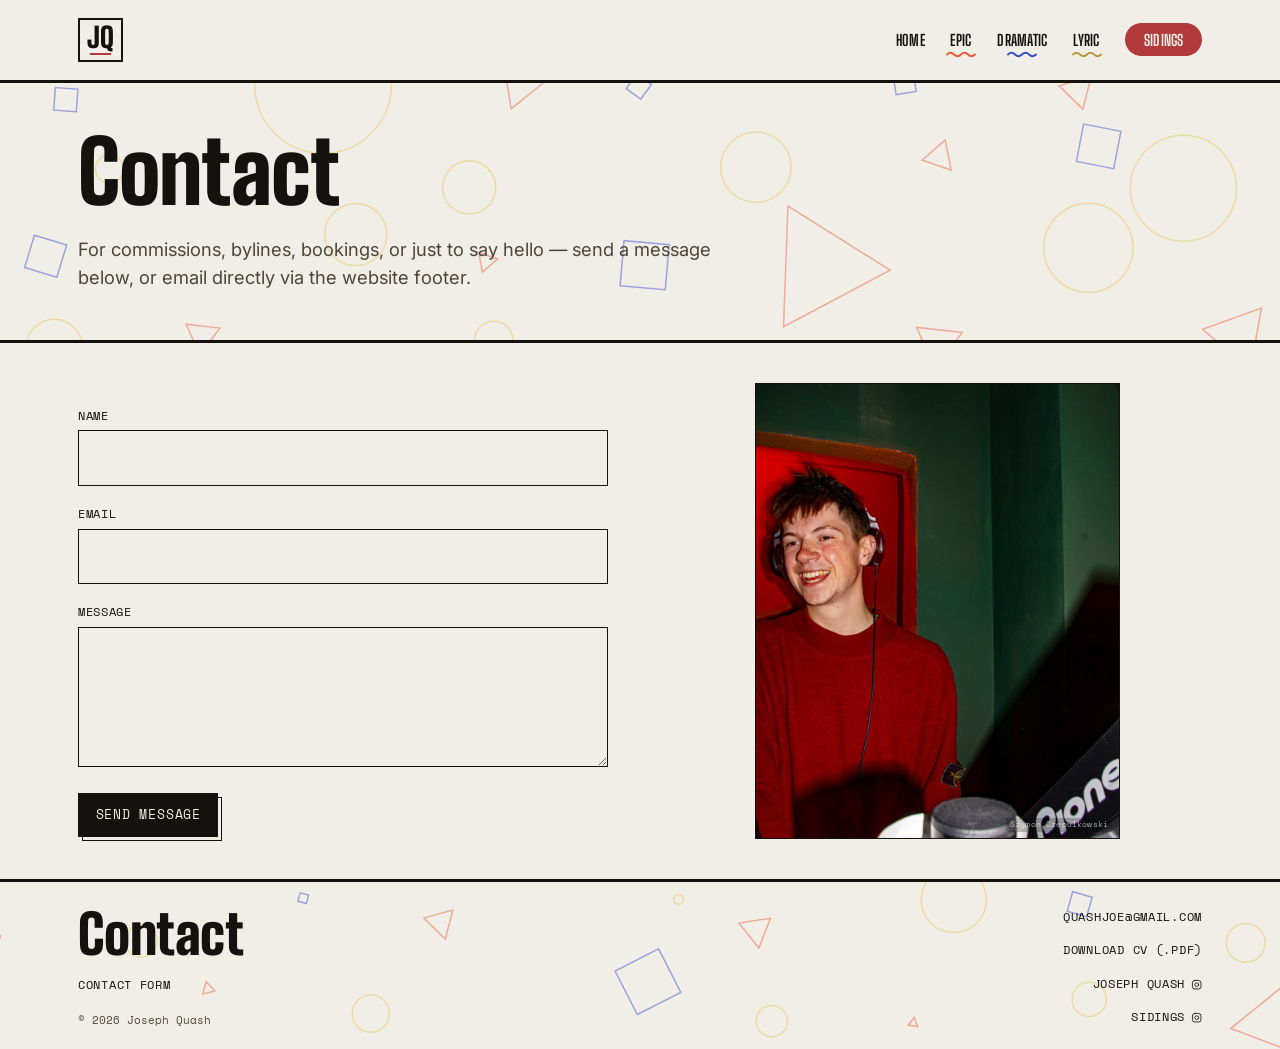
==== commit f341b04c: "Change form action to '/thank-you' Updated form action to redirect to a thank you page after submiss" ====
--- a/joseph-portfolio/contact.html
+++ b/joseph-portfolio/contact.html
@@ -82,7 +82,7 @@
           Site settings → Forms in your Netlify dashboard.
           See README.md for details.
         -->
-        <form class="contact-form" name="contact" method="POST" data-netlify="true" netlify-honeypot="bot-field">
+        <form class="contact-form" name="contact" method="POST" action="/thank-you" data-netlify="true" netlify-honeypot="bot-field">
           <input type="hidden" name="form-name" value="contact">
           <p class="visually-hidden"><label>Don't fill this out: <input name="bot-field"></label></p>
           <div class="field">
--- a/joseph-portfolio/css/style.css
+++ b/joseph-portfolio/css/style.css
@@ -1133,6 +1133,7 @@
 .contact-hero .hero__pattern .shape--dramatic{ color: color-mix(in srgb, var(--accent2) 45%, transparent); }
 .contact-hero .hero__pattern .shape--epic{ color: color-mix(in srgb, var(--accent) 45%, transparent); }
 .contact-hero .hero__pattern .shape--lyric{ color: color-mix(in srgb, var(--accent3) 45%, transparent); }
+.thank-you-hero p.lede{ margin-top: 4rem; }
 
 /* =========================================================
    HOMEPAGE BACKGROUND SECTION
@@ -1716,6 +1717,7 @@
   padding: 0.55em 1em;
   border: var(--line-thin) solid var(--ink);
   background: var(--paper);
+  color: var(--ink);
 }
 .media-tab[aria-selected="true"]{ background: var(--sidings); color: var(--sidings-ink); }
 @media (max-width: 720px){
@@ -2749,6 +2751,15 @@
   width: 100%;
   aspect-ratio: 4 / 5;
   height: auto;
+  border: var(--line-thin) solid var(--ink);
+  object-fit: cover;
+}
+.cover-roundel{
+  display: block;
+  width: 100%;
+  aspect-ratio: 1 / 1;
+  height: auto;
+  border-radius: 50%;
   border: var(--line-thin) solid var(--ink);
   object-fit: cover;
 }
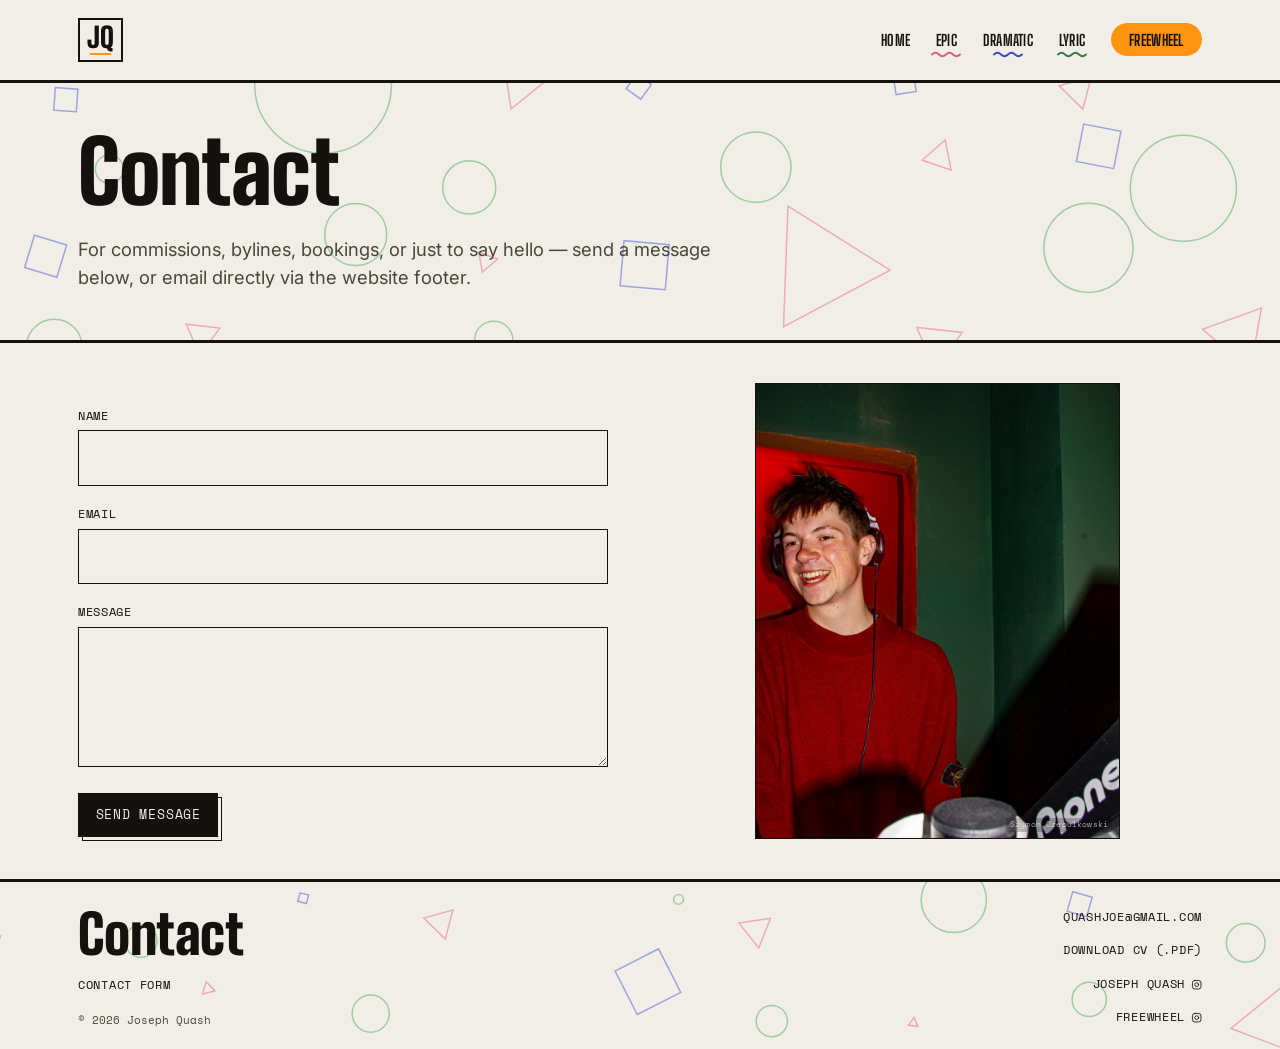
==== commit 787721af: "Add files via upload" ====
--- a/joseph-portfolio/contact.html
+++ b/joseph-portfolio/contact.html
@@ -29,7 +29,7 @@
         <li><a href="epic.html">Epic</a></li>
         <li><a href="dramatic.html">Dramatic</a></li>
         <li><a href="lyric.html">Lyric</a></li>
-        <li><a href="events.html">Sidings</a></li>
+        <li><a href="events.html">Freewheel</a></li>
       </ul>
     </nav>
   </div>
@@ -140,7 +140,7 @@
         <li><a href="mailto:quashjoe@gmail.com">quashjoe@gmail.com</a></li>
         <li><a href="files/joseph-quash-cv.pdf" target="_blank" rel="noopener noreferrer">Download CV (.pdf)</a></li>
         <li><a href="https://www.instagram.com/josephquash/" target="_blank" rel="noopener noreferrer">Joseph Quash<svg class="site-footer__ig" viewBox="0 0 24 24" aria-hidden="true" fill="none" stroke="currentColor" stroke-width="1.8" stroke-linecap="round" stroke-linejoin="round"><rect x="3" y="3" width="18" height="18" rx="5"/><circle cx="12" cy="12" r="4"/><circle cx="17.3" cy="6.7" r="0.6" fill="currentColor" stroke="none"/></svg></a></li>
-        <li><a href="https://www.instagram.com/peoplecarrieruk/" target="_blank" rel="noopener noreferrer">Sidings<svg class="site-footer__ig" viewBox="0 0 24 24" aria-hidden="true" fill="none" stroke="currentColor" stroke-width="1.8" stroke-linecap="round" stroke-linejoin="round"><rect x="3" y="3" width="18" height="18" rx="5"/><circle cx="12" cy="12" r="4"/><circle cx="17.3" cy="6.7" r="0.6" fill="currentColor" stroke="none"/></svg></a></li>
+        <li><a href="https://www.instagram.com/peoplecarrieruk/" target="_blank" rel="noopener noreferrer">Freewheel<svg class="site-footer__ig" viewBox="0 0 24 24" aria-hidden="true" fill="none" stroke="currentColor" stroke-width="1.8" stroke-linecap="round" stroke-linejoin="round"><rect x="3" y="3" width="18" height="18" rx="5"/><circle cx="12" cy="12" r="4"/><circle cx="17.3" cy="6.7" r="0.6" fill="currentColor" stroke="none"/></svg></a></li>
       </ul>
     </div>
   </div>
--- a/joseph-portfolio/css/style.css
+++ b/joseph-portfolio/css/style.css
@@ -21,18 +21,18 @@
   --ink: #14110E;
   --ink-soft: #4A4739;
 
-  --accent: #EC5933;      /* Epic flag */
+  --accent: #E9528F;      /* Epic flag (pink) */
   --accent-ink: #14110F;
   --accent2: #344BCC;     /* Dramatic flag */
   --accent2-ink: #F1EEE8;
-  --accent3: #EBC451;     /* Lyric flag */
-  --accent3-ink: #14110F;
-
-  --sidings: #B23A3D;     /* Sidings' own brand colour — constant
+  --accent3: #3C9F54;     /* Lyric flag (green) */
+  --accent3-ink: #14110F;  /* dark text on green fill */
+
+  --sidings: #FF9410;     /* Freewheel's own brand colour — constant
                               across light and dark, a fourth
                               identity alongside the three writing
                               categories rather than tied to one */
-  --sidings-ink: #F1EEE8;
+  --sidings-ink: #14110E;  /* dark text on amber */
 
   --line: var(--ink);
   --line-thin: 1px;
@@ -59,11 +59,11 @@
   --gutter: clamp(1.25rem, 4vw, 3rem);
 }
 
-/* ---------- Dark theme (Sidings half) ----------
+/* ---------- Dark theme (Freewheel half) ----------
    Same component system as the rest of the site — type,
    spacing, borders, shadow language — with paper/ink (and
    one accent) inverted. Scoped to <body data-theme="dark">,
-   used only on events.html, so crossing into Sidings reads
+   used only on events.html, so crossing into Freewheel reads
    as a different room of the same house, not a different
    site: every component below is still built from these
    tokens, so the flip cascades automatically. --sidings is
@@ -142,8 +142,8 @@
   top: 0;
   z-index: 50;
 }
-/* Sidings only: same thickness and solid style as every other
-   page's header rule, just in the oxblood that carries the rest
+/* Freewheel only: same thickness and solid style as every other
+   page's header rule, just in the amber that carries the rest
    of the page — a full, uninterrupted line the whole width of the
    header, not the dashed hero-to-list rule further down the page. */
 .site-header--sidings{ border-bottom-color: var(--sidings); }
@@ -280,7 +280,7 @@
 .main-nav a[href="epic.html"]::after{ background-color: var(--accent); }
 .main-nav a[href="lyric.html"]::after{ background-color: color-mix(in srgb, var(--accent3) 75%, var(--ink) 25%); }
 .main-nav a[aria-current="page"]{ font-weight: 700; }
-/* Sidings: a solid pill rather than a text link — the nav itself
+/* Freewheel: a solid pill rather than a text link — the nav itself
    hints at the site's two halves. Colour is --sidings, which does
    not flip with the light/dark theme, so the pill reads identically
    whichever half you're on. */
@@ -307,7 +307,7 @@
   padding-block: clamp(2.5rem, 6vw, 5rem);
   border-bottom: var(--line-thick) solid var(--line);
 }
-/* Sidings' hero hands off to the event list with its own dashed
+/* Freewheel's hero hands off to the event list with its own dashed
    red rule instead of the site's usual solid ink one. */
 .hero--sidings-divider{
   border-bottom-style: dashed;
@@ -323,7 +323,7 @@
 .hero__kicker::before{
   content: "";
   width: 0.6em; height: 0.6em;
-  background: var(--sidings); /* oxblood, site-wide */
+  background: var(--sidings); /* amber, site-wide */
   border-radius: 50%;
   display: inline-block;
 }
@@ -334,7 +334,7 @@
   max-width: 16ch;
 }
 /* A dictionary-style gloss on the page's own name — sits right under
-   the Sidings h1, in the same smaller italic serif as the "well –
+   the Freewheel h1, in the same smaller italic serif as the "well –
    assembled" subtitle on Lyric, so a title-plus-definition treatment
    reads as an established move rather than a one-off for this page. */
 .hero__definition{
@@ -387,9 +387,9 @@
 }
 /* The homepage's own intro — "the first chunk" — is the one place
    this reads at the larger size; every other hero (Dramatic, Epic,
-   Lyric, Sidings) now falls back to the shared --body size above. */
+   Lyric, Freewheel) now falls back to the shared --body size above. */
 .hero--intro p.lede{ font-size: var(--body-lg); }
-/* Sidings' new intro copy runs the full width of the page for now,
+/* Freewheel's new intro copy runs the full width of the page for now,
    rather than wrapping at the usual 56ch — a placeholder stance
    until there's a finished logo/mark to help fill and balance the
    space, at which point this is worth revisiting. */
@@ -468,9 +468,9 @@
    keyline, since paper-on-paper alone vanishes against the page.
    The ink layer is drawn at the SAME offset/size as every other
    button's plain shadow (0 spread), so the overall silhouette is an
-   identical height/size to "See Sidings" — it's only reversed in
+   identical height/size to "See Freewheel" — it's only reversed in
    colour. The paper layer sits on top, pulled in by --line-thin (the
-   same 1px used for every button's own border, incl. "See Sidings"'
+   same 1px used for every button's own border, incl. "See Freewheel"'
    left/top edge) so the visible keyline reads as the same weight as
    that border rather than a heavier, mismatched outline. */
 .btn--solid{ background: var(--ink); color: var(--paper); border-color: var(--ink); box-shadow: 4px 4px 0 calc(-1 * var(--line-thin)) var(--paper), 4px 4px 0 0 var(--ink); }
@@ -496,7 +496,7 @@
 .btn--on-dark{ background: var(--paper); color: var(--ink); box-shadow: 6px 6px 0 var(--paper); border-color: var(--paper); }
 .btn--on-dark:hover{ box-shadow: 6px 6px 0 var(--sidings); }
 .btn--sidings{ background: var(--sidings); color: var(--sidings-ink); border-color: var(--ink); }
-/* Homepage-hero-only variant: oxblood fill with white/paper text —
+/* Homepage-hero-only variant: amber fill with white/paper text —
    same idea as .btn--sidings, but paired with the .btn--solid-style
    paper shadow + thin ink keyline (instead of the plain ink shadow
    .btn--sidings uses elsewhere) so it keeps the same shadow weight
@@ -951,7 +951,7 @@
    above it) and the 1.8rem gap the old standalone block had. Same
    reading__more hero-button treatment the day-pages themselves use
    for this exact link (see .reading__footer in js/page-piece.js),
-   kept in Lyric's own gold rather than Epic's orange for visual
+   kept in Lyric's own green rather than Epic's pink for visual
    consistency with the rest of this page, even though the piece it
    links to lives in Epic. */
 .wa-calendar__coda{
@@ -1127,7 +1127,7 @@
 /* Contact page hero: same scattered-shape treatment as the Dramatic/
    Epic/Lyric pages above, but combined into one background — squares,
    triangles and circles side by side, each tinted to its own page's
-   colour (blue/orange-red/yellow) rather than picking just one. */
+   colour (blue/pink/green) rather than picking just one. */
 .contact-hero{ position: relative; overflow: hidden; }
 .contact-hero .container{ position: relative; z-index: 1; }
 .contact-hero .hero__pattern .shape--dramatic{ color: color-mix(in srgb, var(--accent2) 45%, transparent); }
@@ -1195,9 +1195,9 @@
 .background-block .credit-list{ max-width: 62ch; margin-top: 0; }
 
 /* Each paragraph's spine colour follows what it's actually about —
-   editorial background, creative writing, journalism, then Sidings
+   editorial background, creative writing, journalism, then Freewheel
    — the same four colours used for the category flags and the
-   Sidings pill elsewhere on the site, so the tie-back reads as
+   Freewheel pill elsewhere on the site, so the tie-back reads as
    intentional. */
 .background-block__bio--epic{ border-left-color: var(--accent); }
 .background-block__bio--dramatic{ border-left-color: var(--accent2); }
@@ -1284,7 +1284,7 @@
 /* The Lyric band's own bottom padding above is already a full
    "between-bands" gap on its own — letting #writing's own full
    section padding stack on top of it (below) would double it up
-   right where the oxblood boundary with Sidings follows, so it's
+   right where the amber boundary with Freewheel follows, so it's
    zeroed out here to match the normal gap used between
    Dramatic/Epic/Lyric themselves. */
 #writing{ padding-bottom: 0; }
@@ -1427,7 +1427,7 @@
    with its own -ink token, same as the piece-card category tags,
    which is already proven legible (this is why Lyric uses plain
    --accent3 here rather than the darkened mix the title/tag-only
-   version needed — dark text on a yellow fill reads fine; yellow
+   version needed — dark text on a green fill reads fine; green
    text on the paper page doesn't). */
 .category-band__link--dramatic{
   background: var(--accent2);
@@ -1537,10 +1537,10 @@
 /* =========================================================
    EVENTS TEASER (inverted band)
    ========================================================= */
-/* Writings and the solid-black Sidings section below are direct
+/* Writings and the solid-black Freewheel section below are direct
    sibling <section>s, so the generic `section + section` rule
    already draws a thick border-top between them — just recoloured
-   to oxblood here so the break reads as Sidings' own moment rather
+   to amber here so the break reads as Freewheel's own moment rather
    than a plain ink section boundary. */
 #writing + .events-teaser{ border-top-color: var(--sidings); }
 
@@ -1599,7 +1599,26 @@
     color-mix(in srgb, var(--paper) 5%, transparent) 20px 40px
   );
 }
+/* Faint amber Freewheel logo watermark behind the "Coming 2027" text.
+   One rule covers both places the placeholder appears (homepage Events
+   section and the Freewheel page), since they share this class. The logo
+   file is already amber on transparent, so only opacity is set here;
+   raise or lower it to make the watermark stronger or fainter. */
+.sidings-placeholder{
+  position: relative;
+  isolation: isolate;
+}
+.sidings-placeholder::before{
+  content: "";
+  position: absolute;
+  inset: 0;
+  z-index: -1;
+  background: url("../images/misc/freewheel-logo.png") center / auto 88% no-repeat;
+  opacity: 0.16;
+  pointer-events: none;
+}
 .sidings-placeholder__tagline{
+  position: relative;
   font-family: var(--font-mono);
   font-weight: 700;
   font-size: clamp(1.05rem, 2.4vw, 1.4rem);
@@ -1623,12 +1642,48 @@
 }
 .event-block__media .sidings-placeholder__tagline{ color: var(--ink); }
 
+/* Freewheel hero (events.html): kicker/h1/definition on the left with
+   the logo at the top right, and the intro copy running the full
+   width of the page underneath. */
+.freewheel-hero{
+  display: grid;
+  grid-template-columns: minmax(0, 1fr) auto;
+  grid-template-areas:
+    "head logo"
+    "body body";
+  column-gap: clamp(1.5rem, 4vw, 3rem);
+  align-items: start;
+}
+.freewheel-hero__head{ grid-area: head; }
+.freewheel-hero__body{ grid-area: body; }
+.freewheel-logo{
+  grid-area: logo;
+  justify-self: end;
+  width: clamp(130px, 15vw, 190px);
+  height: auto;
+  aspect-ratio: 1 / 1;
+}
+@media (max-width: 600px){
+  .freewheel-hero{
+    grid-template-columns: minmax(0, 1fr);
+    grid-template-areas:
+      "head"
+      "logo"
+      "body";
+  }
+  .freewheel-logo{
+    justify-self: start;
+    width: 130px;
+    margin-top: 0.25rem;
+  }
+}
+
 /* =========================================================
    EVENT DETAIL BLOCKS (events.html)
    Split layout, echoing the mockup: media on the left, event
    info on the right, separated by a red rule — dashed red
    rules (rather than the plain ink ones used elsewhere) divide
-   one event from the next, reinforcing Sidings' own red as the
+   one event from the next, reinforcing Freewheel's own red as the
    thread running through this half of the site.
    ========================================================= */
 .event-block{
@@ -1657,10 +1712,10 @@
 }
 .event-block__eyebrow{ margin-bottom: 0.6rem; }
 .event-block__eyebrow--sidings{ color: var(--sidings); }
-/* Was --accent3 (Lyric's yellow) — People Carrier isn't a fourth
-   writing category, it's Sidings' former name, so it borrows from
+/* Was --accent3 (Lyric's green) — People Carrier isn't a fourth
+   writing category, it's Freewheel's former name, so it borrows from
    --sidings itself rather than a colour that belongs to Lyric: a
-   muted, dustier version of the same oxblood, reading as "the
+   muted, dustier version of the same amber, reading as "the
    earlier chapter" of the same brand rather than an unrelated hue. */
 .event-block__eyebrow--pc{ color: color-mix(in srgb, var(--sidings) 55%, var(--ink) 45%); }
 .event-block__head h2{
@@ -1804,8 +1859,8 @@
      with their own default button-text blue instead of inheriting the
      page's ink. Pinning it here makes the resting state read exactly
      as it already does on desktop (paper bg / ink arrow — white-on-
-     black once the Sidings dark theme swaps those tokens), with the
-     existing :hover below carrying the oxblood "selected" state
+     black once the Freewheel dark theme swaps those tokens), with the
+     existing :hover below carrying the amber "selected" state
      through on both. */
   color: var(--ink);
   font-family: var(--font-mono);
@@ -2552,7 +2607,7 @@
 }
 /* Drop cap colour follows the same per-category accent as the
    section headings and blockquotes above, rather than defaulting to
-   essays' orange for every piece. */
+   essays' pink for every piece. */
 .reading.cat--journalism .reading__body p:first-of-type::first-letter{ color: var(--accent2); }
 .reading.cat--creative .reading__body p:first-of-type::first-letter{ color: color-mix(in srgb, var(--accent3) 65%, var(--ink) 35%); }
 /* A quoted epigraph's own <p> is structurally first-of-type within
@@ -2805,7 +2860,7 @@
    pattern (see HERO / INTRO BAND, and the Contact hero, below) at a
    smaller scale in the footer, so that "first chunk" motif bookends
    the page instead of only appearing once at the top. The homepage
-   and Sidings (events.html) have no such pattern to echo, so their
+   and Freewheel (events.html) have no such pattern to echo, so their
    plain footer is untouched. */
 .site-footer--dramatic,
 .site-footer--epic,
@@ -2828,16 +2883,16 @@
 .site-footer--contact .footer__pattern .shape--dramatic{ color: color-mix(in srgb, var(--accent2) 45%, transparent); }
 .site-footer--contact .footer__pattern .shape--epic{ color: color-mix(in srgb, var(--accent) 45%, transparent); }
 .site-footer--contact .footer__pattern .shape--lyric{ color: color-mix(in srgb, var(--accent3) 45%, transparent); }
-/* On the homepage the footer follows the black Sidings section
-   directly — an oxblood border there instead of the usual ink one
+/* On the homepage the footer follows the black Freewheel section
+   directly — an amber border there instead of the usual ink one
    reads as a continuation of that section's own colour rather than
    just another generic divider. Same thick weight used for major
    section boundaries elsewhere, just recoloured. Scoped to that one
    adjacency, so every other page keeps the plain thick ink
    border-top. */
 main:has(.events-teaser) + .site-footer{ border-top-color: var(--sidings); }
-/* Sidings' own archive page (events.html) bookends its whole main
-   with the same oxblood, full-width, same-thickness divider — one
+/* Freewheel's own archive page (events.html) bookends its whole main
+   with the same amber, full-width, same-thickness divider — one
    below the header (.site-header--sidings), one here above the
    footer. */
 .site-footer--sidings{ border-top-color: var(--sidings); }
@@ -2852,7 +2907,7 @@
 }
 /* Title + copyright share one column, stretched to the same height
    as the stacked contact links opposite — so the copyright can sit
-   at the very bottom, aligned with "Sidings" (the last of those
+   at the very bottom, aligned with "Freewheel" (the last of those
    links), instead of directly under the title. */
 .site-footer__brand{
   display: flex;
@@ -2864,7 +2919,7 @@
    above (.category-band__title). Forced literally black on the light
    pages, rather than following --ink (which is already black there
    anyway) — the hardcoded value is what keeps it black should --ink
-   ever change. On the dark Sidings page that same hardcoded black
+   ever change. On the dark Freewheel page that same hardcoded black
    would sit invisibly on that page's near-black background, so it
    falls back to --ink there instead, which is near-white in dark
    theme. */
@@ -2945,7 +3000,7 @@
     left: 0;
     transform: none;
   }
-  /* Extra breathing room above the Sidings pill so it doesn't crowd
+  /* Extra breathing room above the Freewheel pill so it doesn't crowd
      Lyric's own squiggle just above it — on top of the column's own
      1rem item gap (.main-nav ul, above). Targets the <li> rather
      than the link itself: the link is a plain inline element (its
